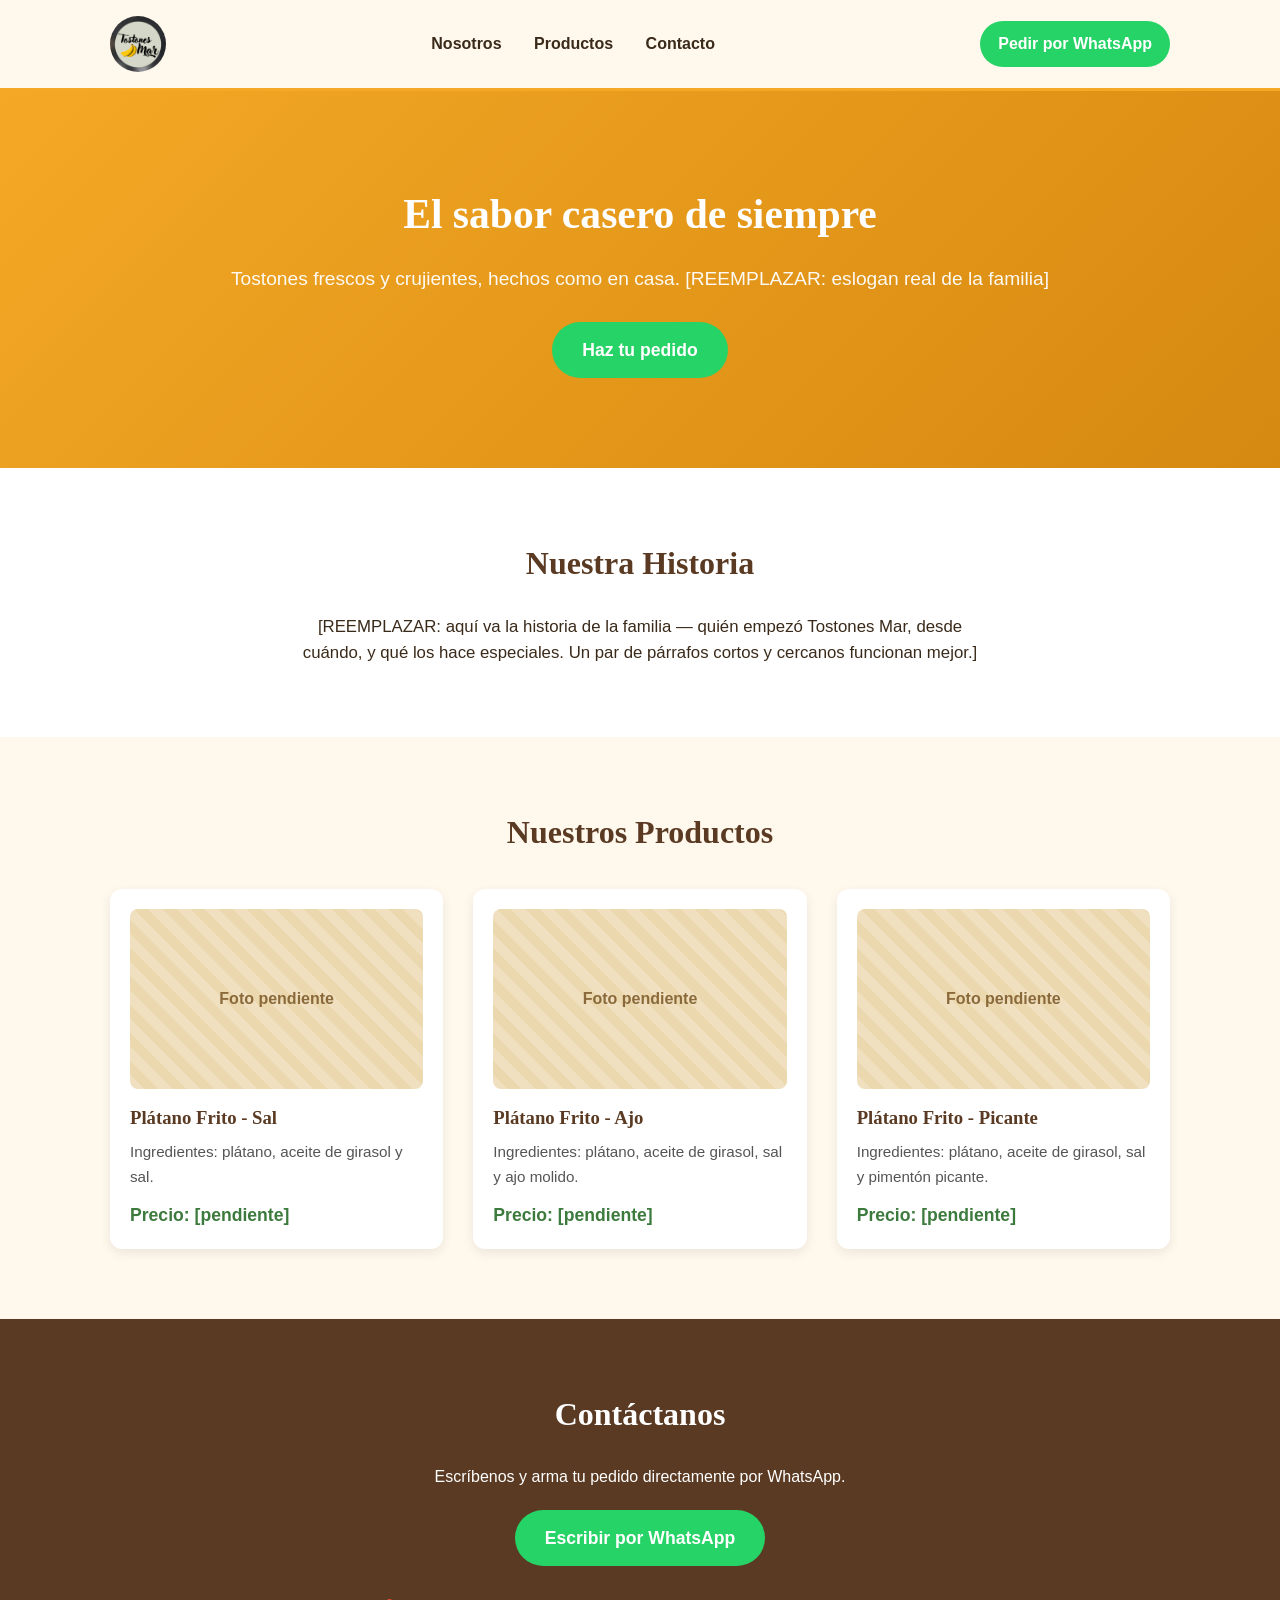
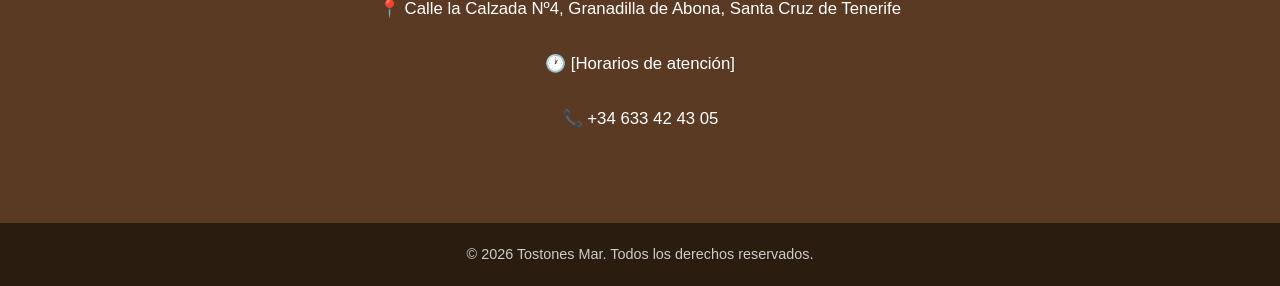
==== index.html @ ce660c56 "Agregar numero de WhatsApp y direccion de contacto" ====
<!DOCTYPE html>
<html lang="es">
<head>
<meta charset="UTF-8">
<meta name="viewport" content="width=device-width, initial-scale=1.0">
<title>Tostones Mar</title>
<link rel="stylesheet" href="css/style.css">
<link rel="icon" type="image/jpeg" href="imagenes/logo.jpg">
</head>
<body>

<header class="header">
  <div class="container header-inner">
    <div class="logo"><img src="imagenes/logo.jpg" alt="Tostones Mar" class="logo-img"></div>
    <nav class="nav">
      <a href="#nosotros">Nosotros</a>
      <a href="#productos">Productos</a>
      <a href="#contacto">Contacto</a>
    </nav>
    <a class="btn-whatsapp-header" href="https://wa.me/34633424305" target="_blank" rel="noopener">Pedir por WhatsApp</a>
  </div>
</header>

<section class="hero">
  <div class="container hero-inner">
    <h1>El sabor casero de siempre</h1>
    <p>Tostones frescos y crujientes, hechos como en casa. [REEMPLAZAR: eslogan real de la familia]</p>
    <a class="btn-whatsapp" href="https://wa.me/34633424305" target="_blank" rel="noopener">Haz tu pedido</a>
  </div>
</section>

<section id="nosotros" class="nosotros">
  <div class="container">
    <h2>Nuestra Historia</h2>
    <p>[REEMPLAZAR: aquí va la historia de la familia — quién empezó Tostones Mar, desde cuándo, y qué los hace especiales. Un par de párrafos cortos y cercanos funcionan mejor.]</p>
  </div>
</section>

<section id="productos" class="productos">
  <div class="container">
    <h2>Nuestros Productos</h2>
    <div class="grid-productos">

      <div class="producto-card">
        <div class="producto-img placeholder">Foto pendiente</div>
        <h3>Plátano Frito - Sal</h3>
        <p>Ingredientes: plátano, aceite de girasol y sal.</p>
        <span class="precio">Precio: [pendiente]</span>
      </div>

      <div class="producto-card">
        <div class="producto-img placeholder">Foto pendiente</div>
        <h3>Plátano Frito - Ajo</h3>
        <p>Ingredientes: plátano, aceite de girasol, sal y ajo molido.</p>
        <span class="precio">Precio: [pendiente]</span>
      </div>

      <div class="producto-card">
        <div class="producto-img placeholder">Foto pendiente</div>
        <h3>Plátano Frito - Picante</h3>
        <p>Ingredientes: plátano, aceite de girasol, sal y pimentón picante.</p>
        <span class="precio">Precio: [pendiente]</span>
      </div>

    </div>
  </div>
</section>

<section id="contacto" class="contacto">
  <div class="container">
    <h2>Contáctanos</h2>
    <p>Escríbenos y arma tu pedido directamente por WhatsApp.</p>
    <a class="btn-whatsapp" href="https://wa.me/34633424305" target="_blank" rel="noopener">Escribir por WhatsApp</a>
    <div class="datos-contacto">
      <p>📍 Calle la Calzada Nº4, Granadilla de Abona, Santa Cruz de Tenerife</p>
      <p>🕐 [Horarios de atención]</p>
      <p>📞 +34 633 42 43 05</p>
    </div>
  </div>
</section>

<footer class="footer">
  <div class="container">
    <p>&copy; 2026 Tostones Mar. Todos los derechos reservados.</p>
  </div>
</footer>

<script src="js/script.js"></script>
</body>
</html>
---- css/style.css ----
:root {
  --amarillo: #f4a825;
  --amarillo-oscuro: #d68910;
  --verde: #3d7a3d;
  --marron: #5a3a22;
  --crema: #fff8ec;
  --texto: #3a2a1a;
}

* { box-sizing: border-box; margin: 0; padding: 0; }

body {
  font-family: 'Segoe UI', Tahoma, Verdana, sans-serif;
  color: var(--texto);
  background: var(--crema);
  line-height: 1.6;
}

.container {
  max-width: 1100px;
  margin: 0 auto;
  padding: 0 20px;
}

h1, h2, h3 { font-family: Georgia, 'Times New Roman', serif; }

/* HEADER */
.header {
  background: var(--crema);
  border-bottom: 3px solid var(--amarillo);
  position: sticky;
  top: 0;
  z-index: 10;
}

.header-inner {
  display: flex;
  align-items: center;
  justify-content: space-between;
  padding: 16px 20px;
  flex-wrap: wrap;
  gap: 12px;
}

.logo-img {
  display: block;
  width: 56px;
  height: 56px;
  border-radius: 50%;
  object-fit: cover;
}

.nav a {
  margin: 0 14px;
  text-decoration: none;
  color: var(--texto);
  font-weight: 600;
}
.nav a:hover { color: var(--amarillo-oscuro); }

.btn-whatsapp-header {
  background: #25D366;
  color: white;
  padding: 10px 18px;
  border-radius: 30px;
  text-decoration: none;
  font-weight: 600;
  white-space: nowrap;
}

/* HERO */
.hero {
  background: linear-gradient(135deg, var(--amarillo) 0%, var(--amarillo-oscuro) 100%);
  color: white;
  text-align: center;
  padding: 90px 20px;
}

.hero h1 {
  font-size: 2.6rem;
  margin-bottom: 16px;
}

.hero p {
  font-size: 1.2rem;
  margin-bottom: 28px;
  opacity: 0.95;
}

.btn-whatsapp {
  display: inline-block;
  background: #25D366;
  color: white;
  padding: 14px 30px;
  border-radius: 30px;
  text-decoration: none;
  font-weight: bold;
  font-size: 1.1rem;
  transition: transform 0.15s ease;
}
.btn-whatsapp:hover { transform: scale(1.05); }

/* SECTIONS */
section { padding: 70px 0; }

.nosotros { background: white; text-align: center; }
.nosotros h2, .productos h2, .contacto h2 {
  font-size: 2rem;
  margin-bottom: 24px;
  color: var(--marron);
}
.nosotros p {
  max-width: 700px;
  margin: 0 auto;
  font-size: 1.05rem;
}

.productos { text-align: center; }

.grid-productos {
  display: grid;
  grid-template-columns: repeat(auto-fit, minmax(240px, 1fr));
  gap: 30px;
  margin-top: 30px;
}

.producto-card {
  background: white;
  border-radius: 12px;
  padding: 20px;
  box-shadow: 0 4px 12px rgba(0,0,0,0.08);
  text-align: left;
}

.producto-img.placeholder {
  background: repeating-linear-gradient(45deg, #f0e0c0, #f0e0c0 10px, #ecd8ae 10px, #ecd8ae 20px);
  height: 180px;
  border-radius: 8px;
  display: flex;
  align-items: center;
  justify-content: center;
  color: #8a6a3a;
  font-weight: 600;
  margin-bottom: 14px;
}

.producto-card h3 { margin-bottom: 8px; color: var(--marron); }
.producto-card p { font-size: 0.95rem; margin-bottom: 12px; color: #555; }
.precio { font-weight: bold; color: var(--verde); font-size: 1.1rem; }

.contacto {
  background: var(--marron);
  color: white;
  text-align: center;
}
.contacto h2 { color: white; }
.contacto p { margin-bottom: 20px; }

.datos-contacto {
  margin-top: 30px;
  display: flex;
  flex-direction: column;
  gap: 8px;
  font-size: 1.05rem;
}

.footer {
  background: #2a1d10;
  color: #ccc;
  text-align: center;
  padding: 20px;
  font-size: 0.9rem;
}

@media (max-width: 600px) {
  .hero h1 { font-size: 2rem; }
  .nav { display: none; }
}
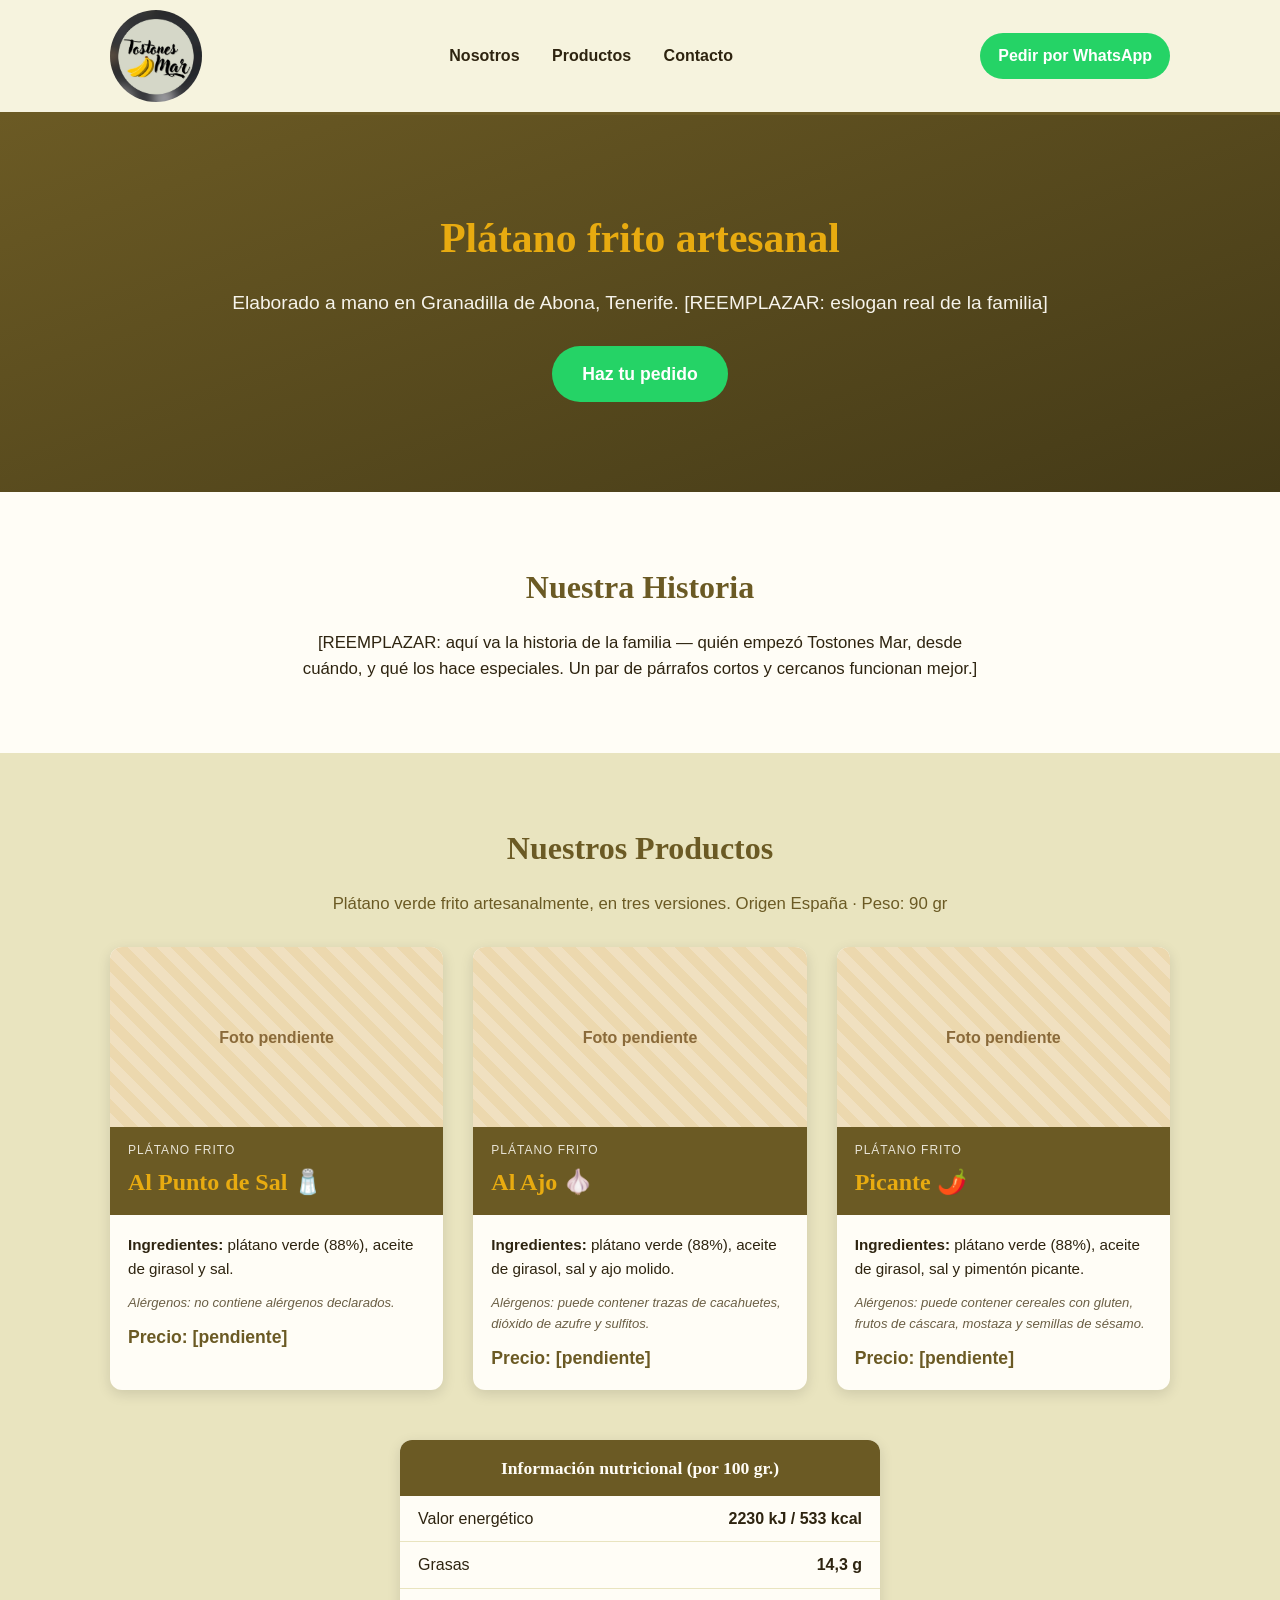
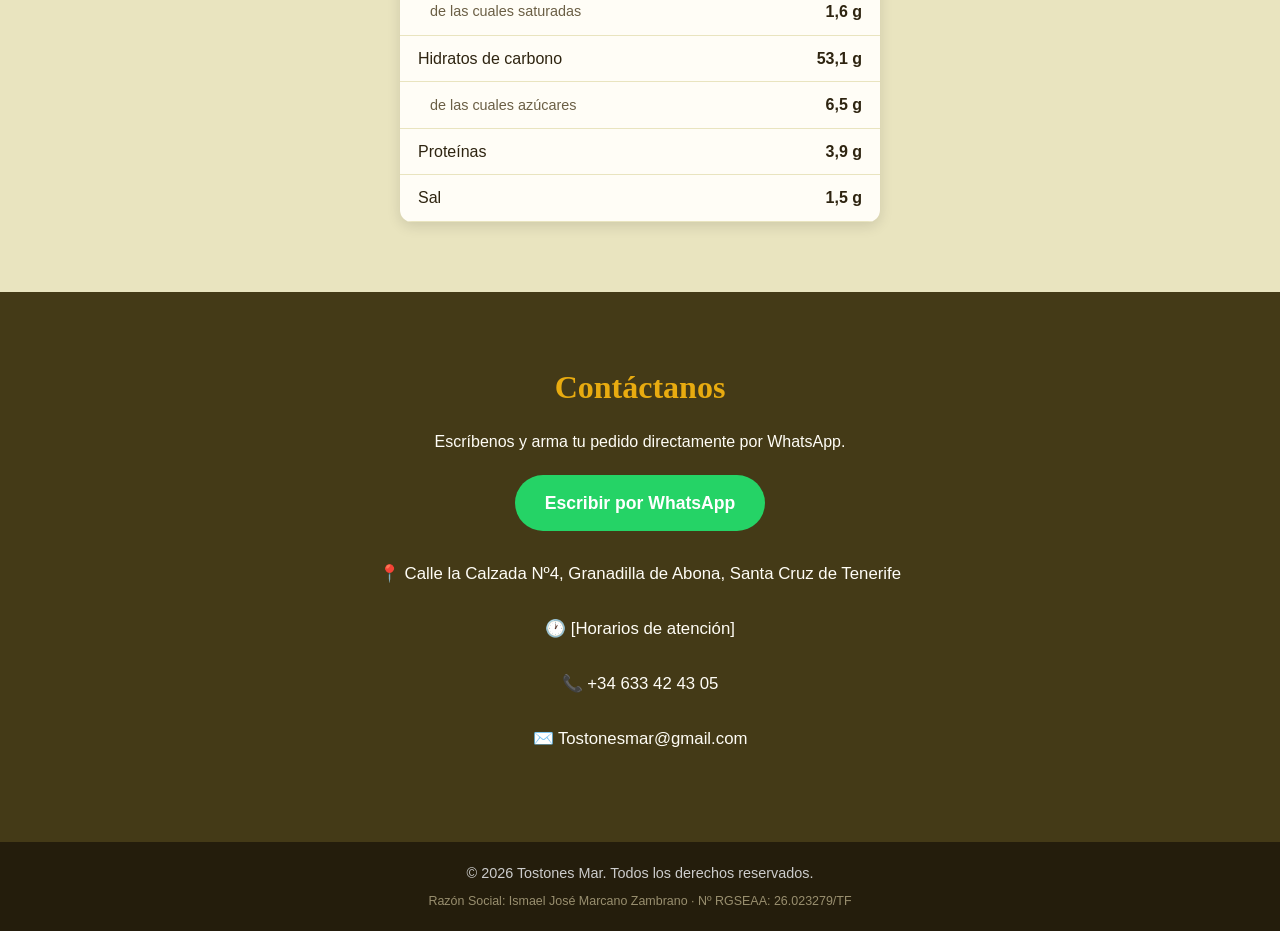
==== commit 12229782: "Rediseno con paleta e informacion reales de las etiquetas" ====
--- a/index.html
+++ b/index.html
@@ -11,7 +11,7 @@
 
 <header class="header">
   <div class="container header-inner">
-    <div class="logo"><img src="imagenes/logo.jpg" alt="Tostones Mar" class="logo-img"></div>
+    <img src="imagenes/logo.jpg" alt="Tostones Mar" class="logo-img">
     <nav class="nav">
       <a href="#nosotros">Nosotros</a>
       <a href="#productos">Productos</a>
@@ -23,8 +23,8 @@
 
 <section class="hero">
   <div class="container hero-inner">
-    <h1>El sabor casero de siempre</h1>
-    <p>Tostones frescos y crujientes, hechos como en casa. [REEMPLAZAR: eslogan real de la familia]</p>
+    <h1>Plátano frito artesanal</h1>
+    <p>Elaborado a mano en Granadilla de Abona, Tenerife. [REEMPLAZAR: eslogan real de la familia]</p>
     <a class="btn-whatsapp" href="https://wa.me/34633424305" target="_blank" rel="noopener">Haz tu pedido</a>
   </div>
 </section>
@@ -39,29 +39,62 @@
 <section id="productos" class="productos">
   <div class="container">
     <h2>Nuestros Productos</h2>
+    <p class="subtitulo">Plátano verde frito artesanalmente, en tres versiones. Origen España · Peso: 90 gr</p>
+
     <div class="grid-productos">
 
       <div class="producto-card">
         <div class="producto-img placeholder">Foto pendiente</div>
-        <h3>Plátano Frito - Sal</h3>
-        <p>Ingredientes: plátano, aceite de girasol y sal.</p>
-        <span class="precio">Precio: [pendiente]</span>
+        <div class="producto-ribbon">
+          <span class="ribbon-tipo">Plátano Frito</span>
+          <span class="ribbon-sabor">Al Punto de Sal 🧂</span>
+        </div>
+        <div class="producto-body">
+          <p><strong>Ingredientes:</strong> plátano verde (88%), aceite de girasol y sal.</p>
+          <p class="alergenos">Alérgenos: no contiene alérgenos declarados.</p>
+          <span class="precio">Precio: [pendiente]</span>
+        </div>
       </div>
 
       <div class="producto-card">
         <div class="producto-img placeholder">Foto pendiente</div>
-        <h3>Plátano Frito - Ajo</h3>
-        <p>Ingredientes: plátano, aceite de girasol, sal y ajo molido.</p>
-        <span class="precio">Precio: [pendiente]</span>
+        <div class="producto-ribbon">
+          <span class="ribbon-tipo">Plátano Frito</span>
+          <span class="ribbon-sabor">Al Ajo 🧄</span>
+        </div>
+        <div class="producto-body">
+          <p><strong>Ingredientes:</strong> plátano verde (88%), aceite de girasol, sal y ajo molido.</p>
+          <p class="alergenos">Alérgenos: puede contener trazas de cacahuetes, dióxido de azufre y sulfitos.</p>
+          <span class="precio">Precio: [pendiente]</span>
+        </div>
       </div>
 
       <div class="producto-card">
         <div class="producto-img placeholder">Foto pendiente</div>
-        <h3>Plátano Frito - Picante</h3>
-        <p>Ingredientes: plátano, aceite de girasol, sal y pimentón picante.</p>
-        <span class="precio">Precio: [pendiente]</span>
+        <div class="producto-ribbon">
+          <span class="ribbon-tipo">Plátano Frito</span>
+          <span class="ribbon-sabor">Picante 🌶️</span>
+        </div>
+        <div class="producto-body">
+          <p><strong>Ingredientes:</strong> plátano verde (88%), aceite de girasol, sal y pimentón picante.</p>
+          <p class="alergenos">Alérgenos: puede contener cereales con gluten, frutos de cáscara, mostaza y semillas de sésamo.</p>
+          <span class="precio">Precio: [pendiente]</span>
+        </div>
       </div>
 
+    </div>
+
+    <div class="nutricion">
+      <h3>Información nutricional (por 100 gr.)</h3>
+      <table>
+        <tr><td>Valor energético</td><td>2230 kJ / 533 kcal</td></tr>
+        <tr><td>Grasas</td><td>14,3 g</td></tr>
+        <tr><td class="fila-sub">de las cuales saturadas</td><td>1,6 g</td></tr>
+        <tr><td>Hidratos de carbono</td><td>53,1 g</td></tr>
+        <tr><td class="fila-sub">de las cuales azúcares</td><td>6,5 g</td></tr>
+        <tr><td>Proteínas</td><td>3,9 g</td></tr>
+        <tr><td>Sal</td><td>1,5 g</td></tr>
+      </table>
     </div>
   </div>
 </section>
@@ -75,6 +108,7 @@
       <p>📍 Calle la Calzada Nº4, Granadilla de Abona, Santa Cruz de Tenerife</p>
       <p>🕐 [Horarios de atención]</p>
       <p>📞 +34 633 42 43 05</p>
+      <p>✉️ Tostonesmar@gmail.com</p>
     </div>
   </div>
 </section>
@@ -82,6 +116,7 @@
 <footer class="footer">
   <div class="container">
     <p>&copy; 2026 Tostones Mar. Todos los derechos reservados.</p>
+    <p class="legal">Razón Social: Ismael José Marcano Zambrano · Nº RGSEAA: 26.023279/TF</p>
   </div>
 </footer>
 
--- a/css/style.css
+++ b/css/style.css
@@ -1,10 +1,11 @@
 :root {
-  --amarillo: #f4a825;
-  --amarillo-oscuro: #d68910;
-  --verde: #3d7a3d;
-  --marron: #5a3a22;
-  --crema: #fff8ec;
-  --texto: #3a2a1a;
+  --crema: #f6f3de;
+  --crema-oscuro: #e9e4bf;
+  --oliva: #6b5a24;
+  --oliva-oscuro: #443a17;
+  --mostaza: #e8ab10;
+  --texto: #2e2410;
+  --blanco: #fffdf6;
 }
 
 * { box-sizing: border-box; margin: 0; padding: 0; }
@@ -27,7 +28,7 @@
 /* HEADER */
 .header {
   background: var(--crema);
-  border-bottom: 3px solid var(--amarillo);
+  border-bottom: 3px solid var(--oliva);
   position: sticky;
   top: 0;
   z-index: 10;
@@ -37,15 +38,15 @@
   display: flex;
   align-items: center;
   justify-content: space-between;
-  padding: 16px 20px;
+  padding: 10px 20px;
   flex-wrap: wrap;
   gap: 12px;
 }
 
 .logo-img {
   display: block;
-  width: 56px;
-  height: 56px;
+  width: 92px;
+  height: 92px;
   border-radius: 50%;
   object-fit: cover;
 }
@@ -56,7 +57,7 @@
   color: var(--texto);
   font-weight: 600;
 }
-.nav a:hover { color: var(--amarillo-oscuro); }
+.nav a:hover { color: var(--oliva); }
 
 .btn-whatsapp-header {
   background: #25D366;
@@ -70,8 +71,8 @@
 
 /* HERO */
 .hero {
-  background: linear-gradient(135deg, var(--amarillo) 0%, var(--amarillo-oscuro) 100%);
-  color: white;
+  background: linear-gradient(160deg, var(--oliva) 0%, var(--oliva-oscuro) 100%);
+  color: var(--blanco);
   text-align: center;
   padding: 90px 20px;
 }
@@ -79,6 +80,7 @@
 .hero h1 {
   font-size: 2.6rem;
   margin-bottom: 16px;
+  color: var(--mostaza);
 }
 
 .hero p {
@@ -103,11 +105,11 @@
 /* SECTIONS */
 section { padding: 70px 0; }
 
-.nosotros { background: white; text-align: center; }
+.nosotros { background: var(--blanco); text-align: center; }
 .nosotros h2, .productos h2, .contacto h2 {
   font-size: 2rem;
-  margin-bottom: 24px;
-  color: var(--marron);
+  margin-bottom: 16px;
+  color: var(--oliva);
 }
 .nosotros p {
   max-width: 700px;
@@ -115,45 +117,94 @@
   font-size: 1.05rem;
 }
 
-.productos { text-align: center; }
+.productos { text-align: center; background: var(--crema-oscuro); }
+.productos .subtitulo {
+  color: var(--oliva);
+  margin-bottom: 30px;
+  font-size: 1.05rem;
+}
 
 .grid-productos {
   display: grid;
-  grid-template-columns: repeat(auto-fit, minmax(240px, 1fr));
+  grid-template-columns: repeat(auto-fit, minmax(260px, 1fr));
   gap: 30px;
-  margin-top: 30px;
 }
 
 .producto-card {
-  background: white;
+  background: var(--blanco);
   border-radius: 12px;
-  padding: 20px;
-  box-shadow: 0 4px 12px rgba(0,0,0,0.08);
+  overflow: hidden;
+  box-shadow: 0 4px 14px rgba(0,0,0,0.12);
   text-align: left;
 }
 
 .producto-img.placeholder {
   background: repeating-linear-gradient(45deg, #f0e0c0, #f0e0c0 10px, #ecd8ae 10px, #ecd8ae 20px);
   height: 180px;
-  border-radius: 8px;
   display: flex;
   align-items: center;
   justify-content: center;
   color: #8a6a3a;
   font-weight: 600;
-  margin-bottom: 14px;
-}
-
-.producto-card h3 { margin-bottom: 8px; color: var(--marron); }
-.producto-card p { font-size: 0.95rem; margin-bottom: 12px; color: #555; }
-.precio { font-weight: bold; color: var(--verde); font-size: 1.1rem; }
+}
+
+.producto-ribbon {
+  background: var(--oliva);
+  padding: 14px 18px;
+  display: flex;
+  flex-direction: column;
+  gap: 2px;
+}
+
+.ribbon-tipo {
+  color: var(--blanco);
+  font-size: 0.75rem;
+  letter-spacing: 1px;
+  text-transform: uppercase;
+  opacity: 0.85;
+}
+
+.ribbon-sabor {
+  color: var(--mostaza);
+  font-family: 'Segoe Script', 'Brush Script MT', Georgia, cursive;
+  font-size: 1.5rem;
+  font-weight: bold;
+}
+
+.producto-body { padding: 18px; }
+.producto-body p { font-size: 0.95rem; margin-bottom: 10px; color: var(--texto); }
+.producto-body .alergenos { font-size: 0.82rem; color: #6b5f45; font-style: italic; }
+.precio { font-weight: bold; color: var(--oliva); font-size: 1.1rem; }
+
+.nutricion {
+  max-width: 480px;
+  margin: 50px auto 0;
+  background: var(--blanco);
+  border-radius: 12px;
+  overflow: hidden;
+  box-shadow: 0 4px 14px rgba(0,0,0,0.12);
+}
+.nutricion h3 {
+  background: var(--oliva);
+  color: var(--blanco);
+  padding: 14px 18px;
+  font-size: 1.1rem;
+}
+.nutricion table { width: 100%; border-collapse: collapse; }
+.nutricion td {
+  padding: 10px 18px;
+  border-bottom: 1px solid var(--crema-oscuro);
+  text-align: left;
+}
+.nutricion td:last-child { text-align: right; font-weight: 600; }
+.nutricion .fila-sub { padding-left: 30px; color: #6b5f45; font-size: 0.9rem; }
 
 .contacto {
-  background: var(--marron);
-  color: white;
+  background: var(--oliva-oscuro);
+  color: var(--blanco);
   text-align: center;
 }
-.contacto h2 { color: white; }
+.contacto h2 { color: var(--mostaza); }
 .contacto p { margin-bottom: 20px; }
 
 .datos-contacto {
@@ -165,14 +216,16 @@
 }
 
 .footer {
-  background: #2a1d10;
+  background: #241d0c;
   color: #ccc;
   text-align: center;
   padding: 20px;
   font-size: 0.9rem;
 }
+.footer .legal { margin-top: 6px; font-size: 0.78rem; color: #998f6f; }
 
 @media (max-width: 600px) {
   .hero h1 { font-size: 2rem; }
   .nav { display: none; }
-}
+  .logo-img { width: 68px; height: 68px; }
+}
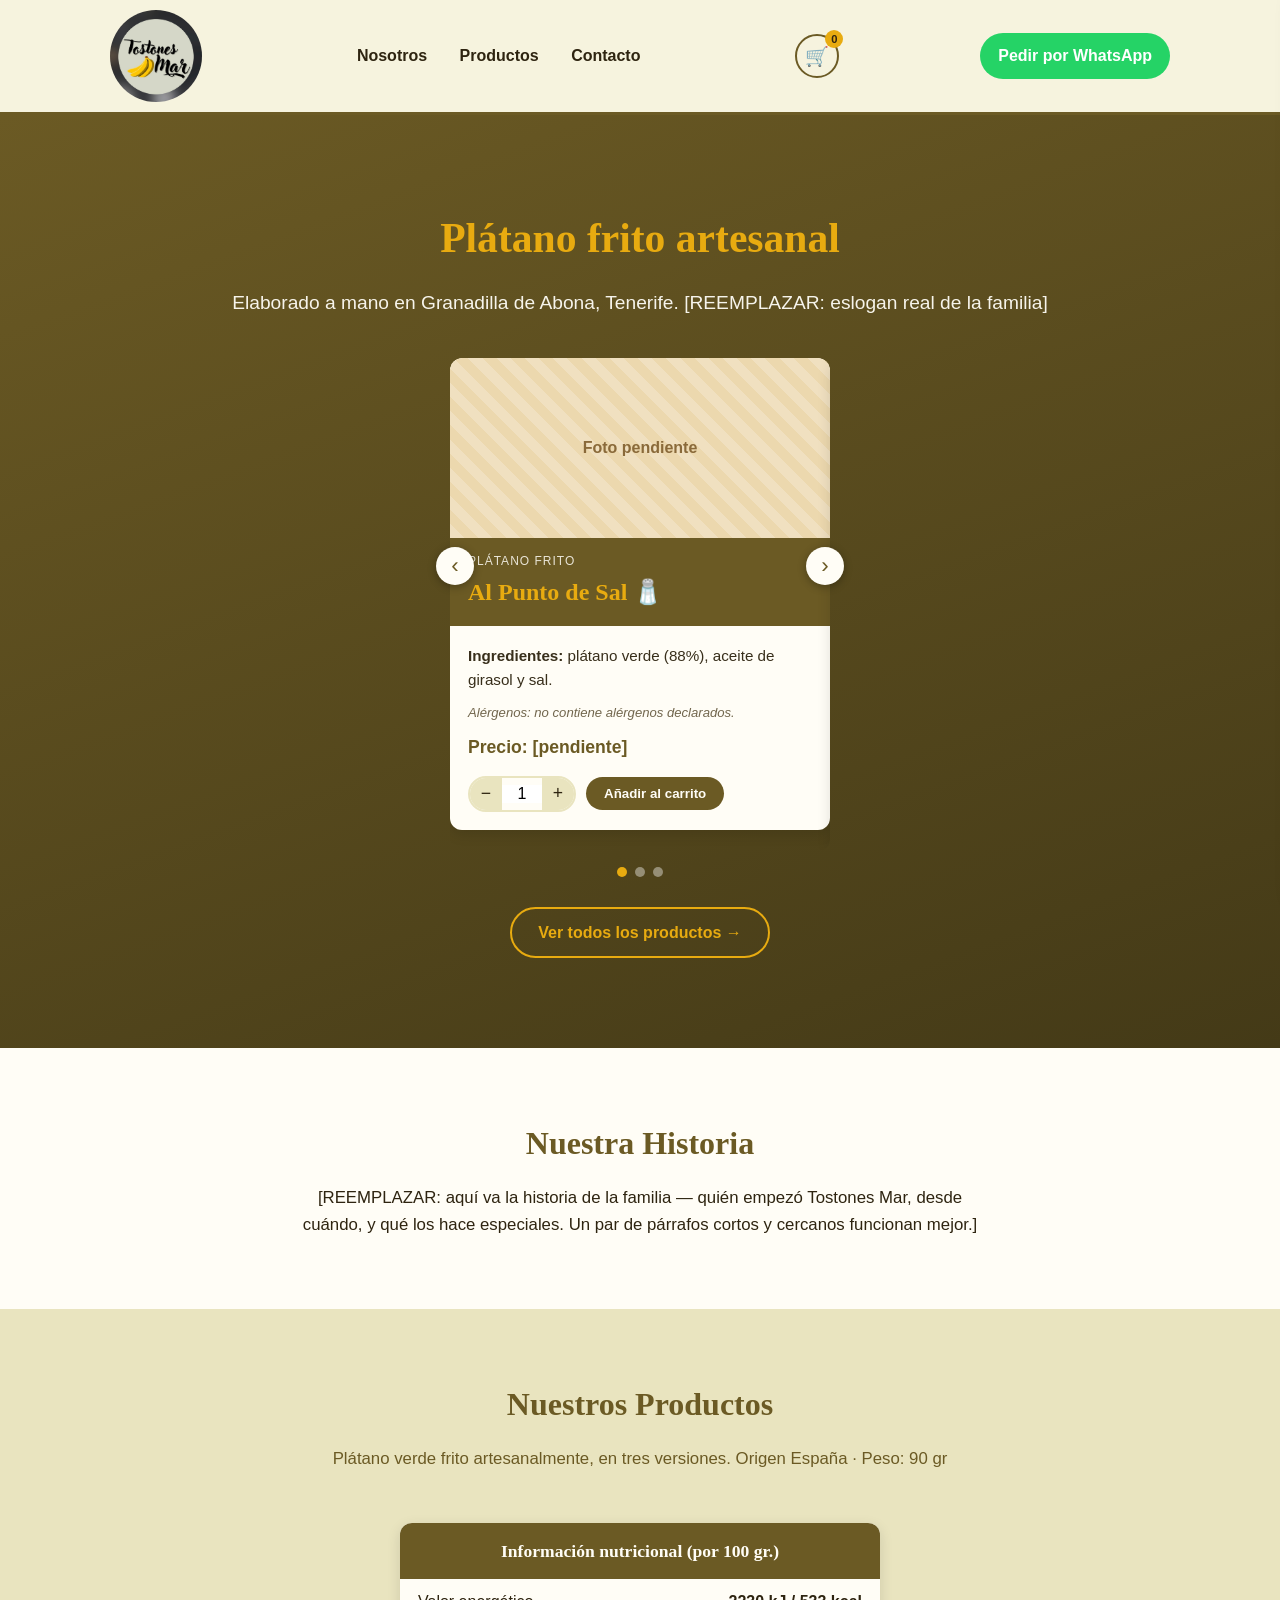
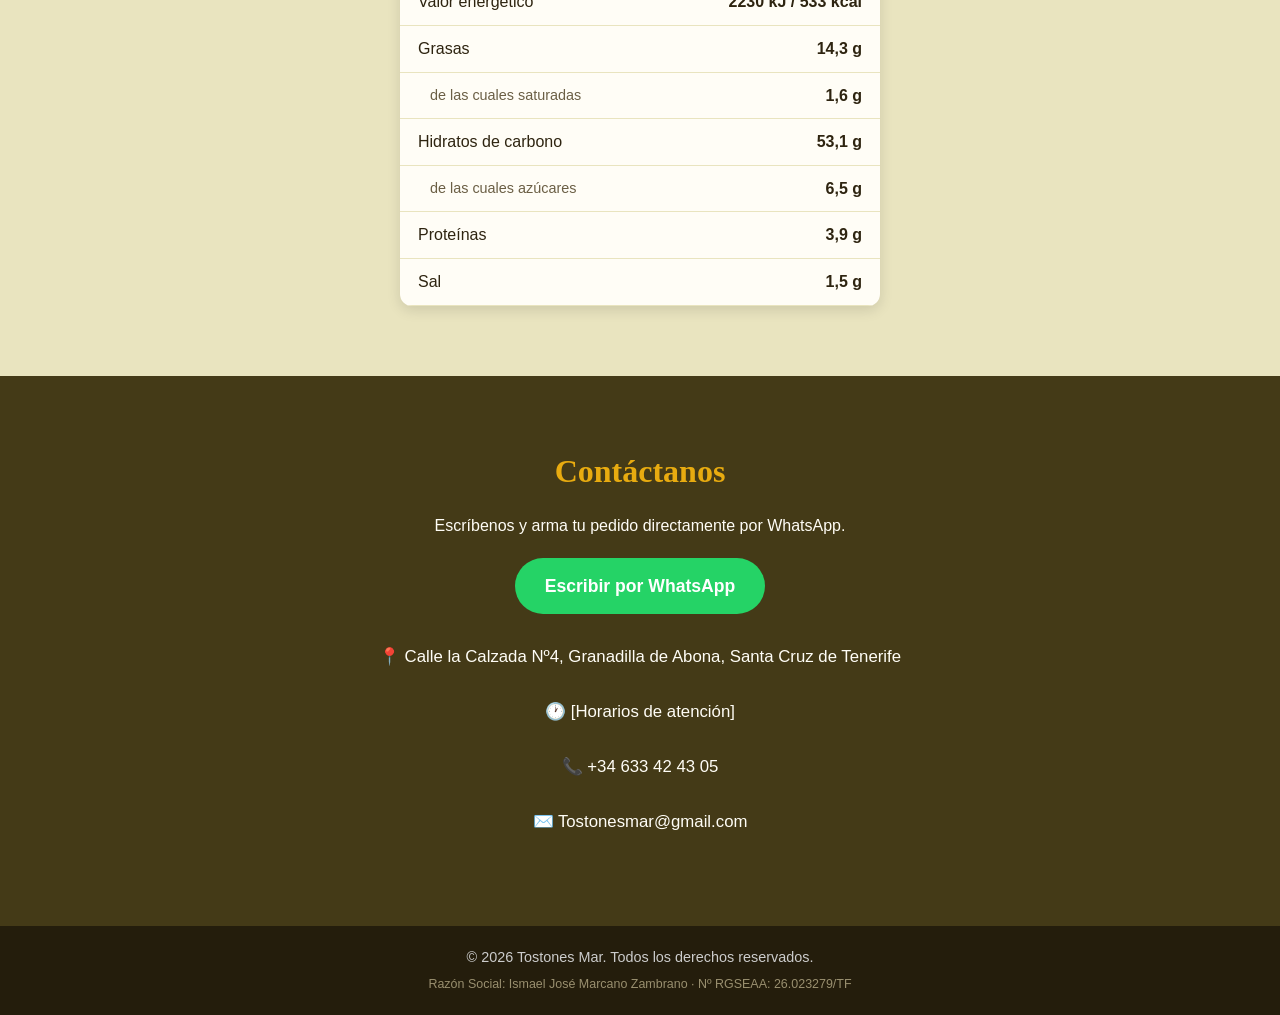
==== commit 58e9b597: "Añadir carrusel automatico, carrito de compra y pagina de productos" ====
--- a/index.html
+++ b/index.html
@@ -14,9 +14,10 @@
     <img src="imagenes/logo.jpg" alt="Tostones Mar" class="logo-img">
     <nav class="nav">
       <a href="#nosotros">Nosotros</a>
-      <a href="#productos">Productos</a>
+      <a href="productos.html">Productos</a>
       <a href="#contacto">Contacto</a>
     </nav>
+    <button class="cart-btn" id="cartBtn" aria-label="Ver carrito">🛒<span class="cart-count" id="cartCount">0</span></button>
     <a class="btn-whatsapp-header" href="https://wa.me/34633424305" target="_blank" rel="noopener">Pedir por WhatsApp</a>
   </div>
 </header>
@@ -25,7 +26,91 @@
   <div class="container hero-inner">
     <h1>Plátano frito artesanal</h1>
     <p>Elaborado a mano en Granadilla de Abona, Tenerife. [REEMPLAZAR: eslogan real de la familia]</p>
-    <a class="btn-whatsapp" href="https://wa.me/34633424305" target="_blank" rel="noopener">Haz tu pedido</a>
+  </div>
+
+  <div class="container">
+    <div class="carrusel" id="carrusel">
+      <div class="carrusel-viewport">
+        <div class="carrusel-track" id="carruselTrack">
+
+          <div class="carrusel-slide">
+            <div class="producto-card">
+              <div class="producto-img placeholder">Foto pendiente</div>
+              <div class="producto-ribbon">
+                <span class="ribbon-tipo">Plátano Frito</span>
+                <span class="ribbon-sabor">Al Punto de Sal 🧂</span>
+              </div>
+              <div class="producto-body">
+                <p><strong>Ingredientes:</strong> plátano verde (88%), aceite de girasol y sal.</p>
+                <p class="alergenos">Alérgenos: no contiene alérgenos declarados.</p>
+                <span class="precio">Precio: [pendiente]</span>
+                <div class="add-to-cart" data-nombre="Plátano Frito - Al Punto de Sal">
+                  <div class="cantidad-selector">
+                    <button type="button" class="qty-btn" data-action="dec">−</button>
+                    <input type="number" class="qty-input" value="1" min="1">
+                    <button type="button" class="qty-btn" data-action="inc">+</button>
+                  </div>
+                  <button type="button" class="btn-add-cart">Añadir al carrito</button>
+                </div>
+              </div>
+            </div>
+          </div>
+
+          <div class="carrusel-slide">
+            <div class="producto-card">
+              <div class="producto-img placeholder">Foto pendiente</div>
+              <div class="producto-ribbon">
+                <span class="ribbon-tipo">Plátano Frito</span>
+                <span class="ribbon-sabor">Al Ajo 🧄</span>
+              </div>
+              <div class="producto-body">
+                <p><strong>Ingredientes:</strong> plátano verde (88%), aceite de girasol, sal y ajo molido.</p>
+                <p class="alergenos">Alérgenos: puede contener trazas de cacahuetes, dióxido de azufre y sulfitos.</p>
+                <span class="precio">Precio: [pendiente]</span>
+                <div class="add-to-cart" data-nombre="Plátano Frito - Al Ajo">
+                  <div class="cantidad-selector">
+                    <button type="button" class="qty-btn" data-action="dec">−</button>
+                    <input type="number" class="qty-input" value="1" min="1">
+                    <button type="button" class="qty-btn" data-action="inc">+</button>
+                  </div>
+                  <button type="button" class="btn-add-cart">Añadir al carrito</button>
+                </div>
+              </div>
+            </div>
+          </div>
+
+          <div class="carrusel-slide">
+            <div class="producto-card">
+              <div class="producto-img placeholder">Foto pendiente</div>
+              <div class="producto-ribbon">
+                <span class="ribbon-tipo">Plátano Frito</span>
+                <span class="ribbon-sabor">Picante 🌶️</span>
+              </div>
+              <div class="producto-body">
+                <p><strong>Ingredientes:</strong> plátano verde (88%), aceite de girasol, sal y pimentón picante.</p>
+                <p class="alergenos">Alérgenos: puede contener cereales con gluten, frutos de cáscara, mostaza y semillas de sésamo.</p>
+                <span class="precio">Precio: [pendiente]</span>
+                <div class="add-to-cart" data-nombre="Plátano Frito - Picante">
+                  <div class="cantidad-selector">
+                    <button type="button" class="qty-btn" data-action="dec">−</button>
+                    <input type="number" class="qty-input" value="1" min="1">
+                    <button type="button" class="qty-btn" data-action="inc">+</button>
+                  </div>
+                  <button type="button" class="btn-add-cart">Añadir al carrito</button>
+                </div>
+              </div>
+            </div>
+          </div>
+
+        </div>
+      </div>
+      <button type="button" class="carrusel-flecha prev" id="carruselPrev" aria-label="Anterior">‹</button>
+      <button type="button" class="carrusel-flecha next" id="carruselNext" aria-label="Siguiente">›</button>
+      <div class="carrusel-puntos" id="carruselPuntos"></div>
+    </div>
+    <div class="cta-ver-productos">
+      <a class="btn-secundario" href="productos.html">Ver todos los productos →</a>
+    </div>
   </div>
 </section>
 
@@ -40,49 +125,6 @@
   <div class="container">
     <h2>Nuestros Productos</h2>
     <p class="subtitulo">Plátano verde frito artesanalmente, en tres versiones. Origen España · Peso: 90 gr</p>
-
-    <div class="grid-productos">
-
-      <div class="producto-card">
-        <div class="producto-img placeholder">Foto pendiente</div>
-        <div class="producto-ribbon">
-          <span class="ribbon-tipo">Plátano Frito</span>
-          <span class="ribbon-sabor">Al Punto de Sal 🧂</span>
-        </div>
-        <div class="producto-body">
-          <p><strong>Ingredientes:</strong> plátano verde (88%), aceite de girasol y sal.</p>
-          <p class="alergenos">Alérgenos: no contiene alérgenos declarados.</p>
-          <span class="precio">Precio: [pendiente]</span>
-        </div>
-      </div>
-
-      <div class="producto-card">
-        <div class="producto-img placeholder">Foto pendiente</div>
-        <div class="producto-ribbon">
-          <span class="ribbon-tipo">Plátano Frito</span>
-          <span class="ribbon-sabor">Al Ajo 🧄</span>
-        </div>
-        <div class="producto-body">
-          <p><strong>Ingredientes:</strong> plátano verde (88%), aceite de girasol, sal y ajo molido.</p>
-          <p class="alergenos">Alérgenos: puede contener trazas de cacahuetes, dióxido de azufre y sulfitos.</p>
-          <span class="precio">Precio: [pendiente]</span>
-        </div>
-      </div>
-
-      <div class="producto-card">
-        <div class="producto-img placeholder">Foto pendiente</div>
-        <div class="producto-ribbon">
-          <span class="ribbon-tipo">Plátano Frito</span>
-          <span class="ribbon-sabor">Picante 🌶️</span>
-        </div>
-        <div class="producto-body">
-          <p><strong>Ingredientes:</strong> plátano verde (88%), aceite de girasol, sal y pimentón picante.</p>
-          <p class="alergenos">Alérgenos: puede contener cereales con gluten, frutos de cáscara, mostaza y semillas de sésamo.</p>
-          <span class="precio">Precio: [pendiente]</span>
-        </div>
-      </div>
-
-    </div>
 
     <div class="nutricion">
       <h3>Información nutricional (por 100 gr.)</h3>
@@ -120,6 +162,39 @@
   </div>
 </footer>
 
+<div class="overlay" id="overlay"></div>
+
+<aside class="cart-drawer" id="cartDrawer">
+  <div class="cart-header">
+    <h3>Tu solicitud</h3>
+    <button type="button" class="cerrar" id="cerrarCart" aria-label="Cerrar carrito">✕</button>
+  </div>
+  <div class="cart-items" id="cartItems">
+    <p class="cart-vacio" id="cartVacio">Aún no has añadido productos.</p>
+  </div>
+  <button type="button" class="btn-whatsapp btn-checkout" id="btnCheckout" style="display:none">Enviar solicitud</button>
+</aside>
+
+<div class="modal" id="checkoutModal">
+  <div class="modal-content">
+    <button type="button" class="cerrar" id="cerrarModal" aria-label="Cerrar formulario">✕</button>
+    <h3>Completa tus datos</h3>
+    <p class="modal-nota">Se abrirá tu aplicación de correo con la solicitud lista para enviar a Tostones Mar.</p>
+    <form id="checkoutForm">
+      <label for="nombreCompleto">Nombre completo *</label>
+      <input type="text" id="nombreCompleto" required>
+
+      <label for="telefono">Número de teléfono *</label>
+      <input type="tel" id="telefono" required>
+
+      <label for="correo">Correo electrónico *</label>
+      <input type="email" id="correo" required>
+
+      <button type="submit" class="btn-whatsapp">Enviar solicitud por correo</button>
+    </form>
+  </div>
+</div>
+
 <script src="js/script.js"></script>
 </body>
 </html>
--- a/css/style.css
+++ b/css/style.css
@@ -69,6 +69,37 @@
   white-space: nowrap;
 }
 
+.cart-btn {
+  position: relative;
+  background: none;
+  border: 2px solid var(--oliva);
+  border-radius: 50%;
+  width: 44px;
+  height: 44px;
+  font-size: 1.2rem;
+  cursor: pointer;
+  display: flex;
+  align-items: center;
+  justify-content: center;
+}
+
+.cart-count {
+  position: absolute;
+  top: -6px;
+  right: -6px;
+  background: var(--mostaza);
+  color: var(--texto);
+  font-size: 0.7rem;
+  font-weight: bold;
+  min-width: 18px;
+  height: 18px;
+  border-radius: 50%;
+  display: flex;
+  align-items: center;
+  justify-content: center;
+  padding: 0 3px;
+}
+
 /* HERO */
 .hero {
   background: linear-gradient(160deg, var(--oliva) 0%, var(--oliva-oscuro) 100%);
@@ -85,9 +116,81 @@
 
 .hero p {
   font-size: 1.2rem;
-  margin-bottom: 28px;
+  margin-bottom: 40px;
   opacity: 0.95;
 }
+
+/* CARRUSEL */
+.carrusel {
+  position: relative;
+  max-width: 380px;
+  margin: 0 auto;
+}
+
+.carrusel-viewport {
+  overflow: hidden;
+  border-radius: 12px;
+}
+
+.carrusel-track {
+  display: flex;
+  transition: transform 0.35s ease;
+}
+
+.carrusel-slide {
+  flex: 0 0 100%;
+  min-width: 0;
+}
+
+.carrusel-flecha {
+  position: absolute;
+  top: 40%;
+  transform: translateY(-50%);
+  background: var(--blanco);
+  color: var(--oliva);
+  border: none;
+  width: 38px;
+  height: 38px;
+  border-radius: 50%;
+  font-size: 1.4rem;
+  cursor: pointer;
+  box-shadow: 0 2px 8px rgba(0,0,0,0.3);
+}
+.carrusel-flecha.prev { left: -14px; }
+.carrusel-flecha.next { right: -14px; }
+
+.carrusel-puntos {
+  display: flex;
+  justify-content: center;
+  gap: 8px;
+  margin-top: 16px;
+}
+
+.carrusel-puntos button {
+  width: 10px;
+  height: 10px;
+  border-radius: 50%;
+  border: none;
+  background: rgba(255,255,255,0.4);
+  cursor: pointer;
+  padding: 0;
+}
+.carrusel-puntos button.activo { background: var(--mostaza); }
+
+.cta-ver-productos { text-align: center; margin-top: 30px; }
+
+.btn-secundario {
+  display: inline-block;
+  background: transparent;
+  color: var(--mostaza);
+  border: 2px solid var(--mostaza);
+  padding: 11px 26px;
+  border-radius: 30px;
+  text-decoration: none;
+  font-weight: 600;
+  transition: background 0.15s ease, color 0.15s ease;
+}
+.btn-secundario:hover { background: var(--mostaza); color: var(--oliva-oscuro); }
 
 .btn-whatsapp {
   display: inline-block;
@@ -106,7 +209,8 @@
 section { padding: 70px 0; }
 
 .nosotros { background: var(--blanco); text-align: center; }
-.nosotros h2, .productos h2, .contacto h2 {
+.nosotros h2, .productos h2, .contacto h2,
+.pagina-productos h1 {
   font-size: 2rem;
   margin-bottom: 16px;
   color: var(--oliva);
@@ -118,16 +222,19 @@
 }
 
 .productos { text-align: center; background: var(--crema-oscuro); }
-.productos .subtitulo {
+.productos .subtitulo, .pagina-productos .subtitulo {
   color: var(--oliva);
   margin-bottom: 30px;
   font-size: 1.05rem;
 }
+
+.pagina-productos { text-align: center; }
 
 .grid-productos {
   display: grid;
   grid-template-columns: repeat(auto-fit, minmax(260px, 1fr));
   gap: 30px;
+  margin-bottom: 50px;
 }
 
 .producto-card {
@@ -174,7 +281,54 @@
 .producto-body { padding: 18px; }
 .producto-body p { font-size: 0.95rem; margin-bottom: 10px; color: var(--texto); }
 .producto-body .alergenos { font-size: 0.82rem; color: #6b5f45; font-style: italic; }
-.precio { font-weight: bold; color: var(--oliva); font-size: 1.1rem; }
+.precio { display: block; font-weight: bold; color: var(--oliva); font-size: 1.1rem; margin-bottom: 14px; }
+
+.add-to-cart {
+  display: flex;
+  align-items: center;
+  gap: 10px;
+  flex-wrap: wrap;
+}
+
+.cantidad-selector {
+  display: flex;
+  align-items: center;
+  border: 2px solid var(--crema-oscuro);
+  border-radius: 30px;
+  overflow: hidden;
+}
+
+.qty-btn {
+  background: var(--crema-oscuro);
+  border: none;
+  width: 32px;
+  height: 32px;
+  font-size: 1.1rem;
+  cursor: pointer;
+  color: var(--texto);
+}
+
+.qty-input {
+  width: 40px;
+  text-align: center;
+  border: none;
+  font-size: 1rem;
+  -moz-appearance: textfield;
+}
+.qty-input::-webkit-outer-spin-button,
+.qty-input::-webkit-inner-spin-button { -webkit-appearance: none; margin: 0; }
+
+.btn-add-cart {
+  background: var(--oliva);
+  color: var(--blanco);
+  border: none;
+  padding: 9px 18px;
+  border-radius: 30px;
+  font-weight: 600;
+  cursor: pointer;
+  transition: background 0.15s ease;
+}
+.btn-add-cart:hover { background: var(--oliva-oscuro); }
 
 .nutricion {
   max-width: 480px;
@@ -224,6 +378,107 @@
 }
 .footer .legal { margin-top: 6px; font-size: 0.78rem; color: #998f6f; }
 
+/* CARRITO */
+.overlay {
+  display: none;
+  position: fixed;
+  inset: 0;
+  background: rgba(0,0,0,0.5);
+  z-index: 20;
+}
+.overlay.visible { display: block; }
+
+.cart-drawer {
+  position: fixed;
+  top: 0;
+  right: -360px;
+  width: 340px;
+  max-width: 90vw;
+  height: 100%;
+  background: var(--blanco);
+  box-shadow: -4px 0 20px rgba(0,0,0,0.2);
+  z-index: 21;
+  display: flex;
+  flex-direction: column;
+  padding: 20px;
+  transition: right 0.3s ease;
+}
+.cart-drawer.abierto { right: 0; }
+
+.cart-header {
+  display: flex;
+  justify-content: space-between;
+  align-items: center;
+  margin-bottom: 20px;
+}
+.cart-header h3 { color: var(--oliva); }
+
+.cerrar {
+  background: none;
+  border: none;
+  font-size: 1.3rem;
+  cursor: pointer;
+  color: var(--texto);
+}
+
+.cart-items { flex: 1; overflow-y: auto; }
+.cart-vacio { color: #6b5f45; font-size: 0.95rem; }
+
+.cart-item {
+  display: flex;
+  justify-content: space-between;
+  align-items: center;
+  gap: 10px;
+  padding: 12px 0;
+  border-bottom: 1px solid var(--crema-oscuro);
+}
+.cart-item-nombre { font-size: 0.92rem; }
+.cart-item-cantidad { color: var(--oliva); font-weight: 600; }
+.cart-item-quitar {
+  background: none;
+  border: none;
+  color: #a33;
+  font-size: 1.1rem;
+  cursor: pointer;
+}
+
+.btn-checkout { width: 100%; text-align: center; margin-top: 16px; border: none; }
+
+/* MODAL */
+.modal {
+  display: none;
+  position: fixed;
+  inset: 0;
+  z-index: 22;
+  align-items: center;
+  justify-content: center;
+  padding: 20px;
+}
+.modal.visible { display: flex; }
+
+.modal-content {
+  position: relative;
+  background: var(--blanco);
+  border-radius: 12px;
+  padding: 30px;
+  max-width: 420px;
+  width: 100%;
+}
+.modal-content h3 { color: var(--oliva); margin-bottom: 10px; }
+.modal-nota { font-size: 0.88rem; color: #6b5f45; margin-bottom: 20px; }
+
+#checkoutForm { display: flex; flex-direction: column; gap: 6px; }
+#checkoutForm label { font-size: 0.9rem; font-weight: 600; margin-top: 8px; }
+#checkoutForm input {
+  padding: 10px 12px;
+  border: 2px solid var(--crema-oscuro);
+  border-radius: 8px;
+  font-size: 1rem;
+  font-family: inherit;
+}
+#checkoutForm input:focus { outline: none; border-color: var(--oliva); }
+#checkoutForm .btn-whatsapp { border: none; margin-top: 18px; cursor: pointer; }
+
 @media (max-width: 600px) {
   .hero h1 { font-size: 2rem; }
   .nav { display: none; }
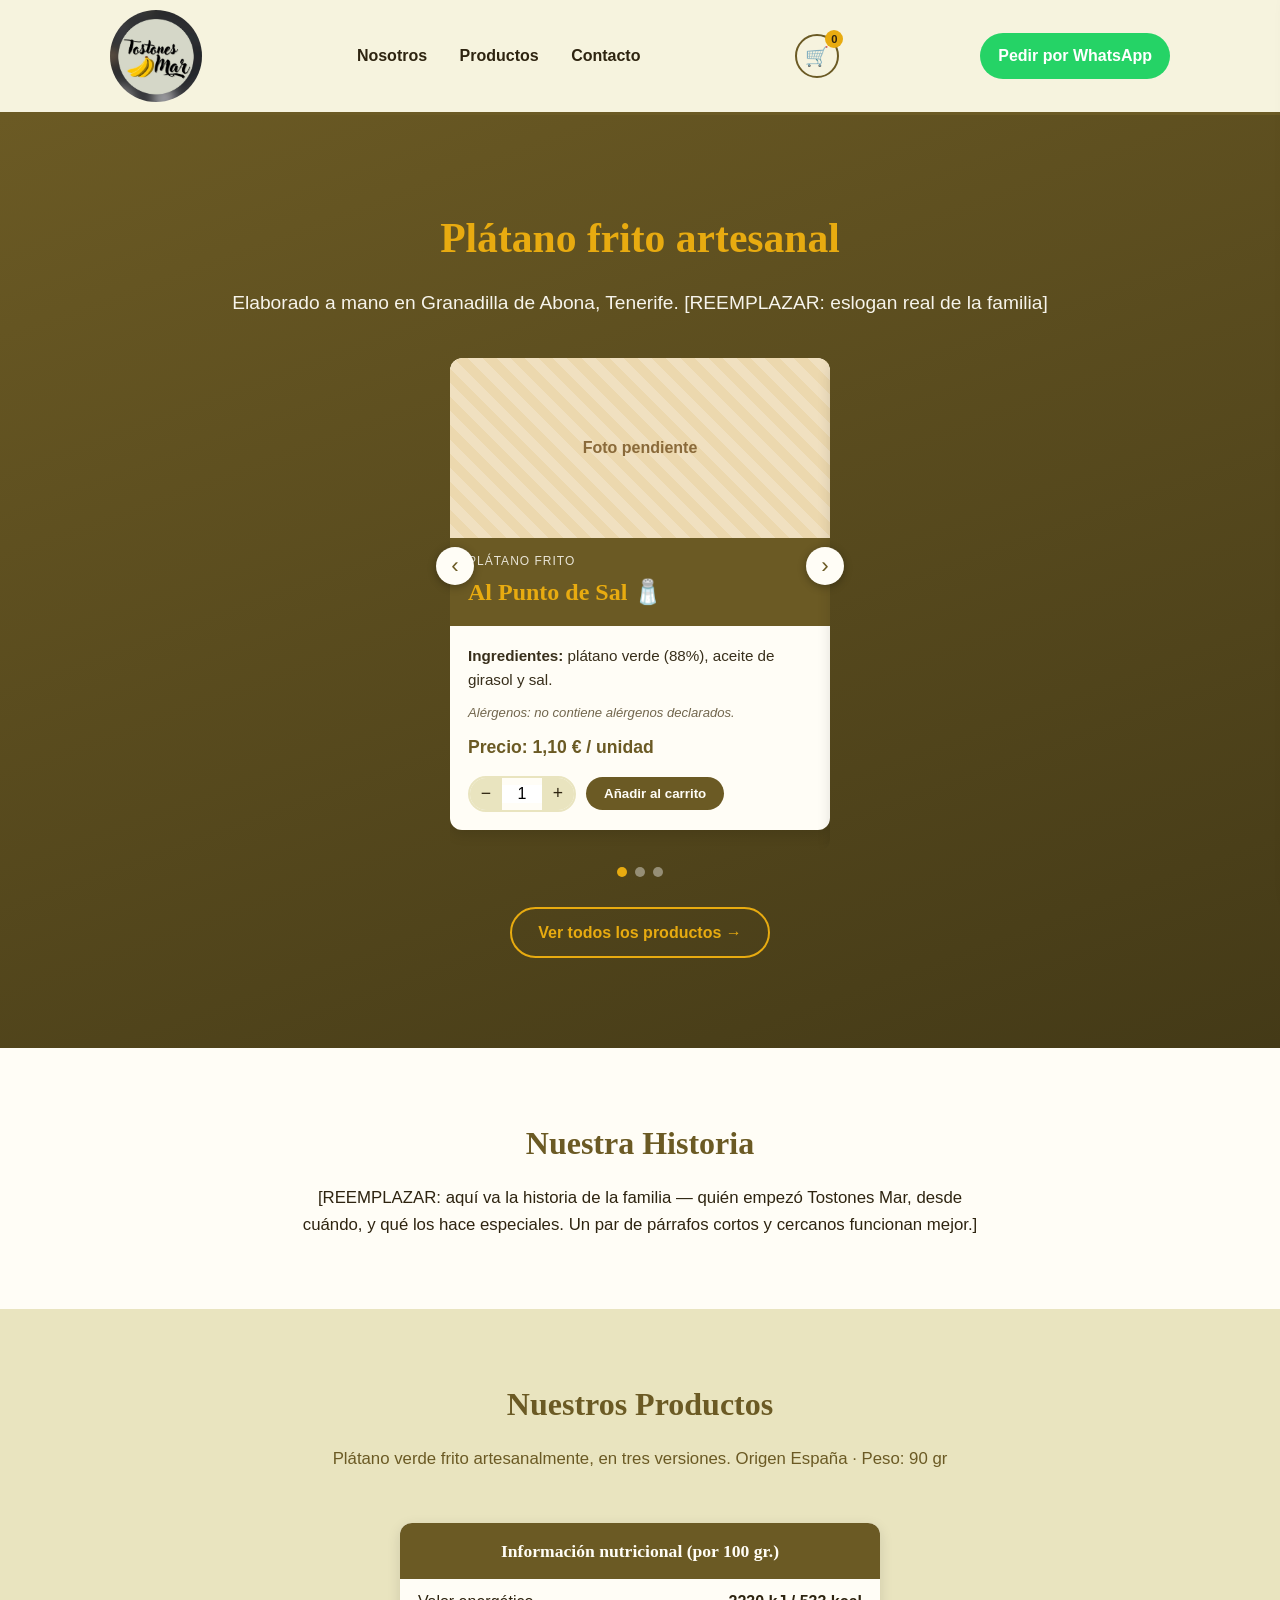
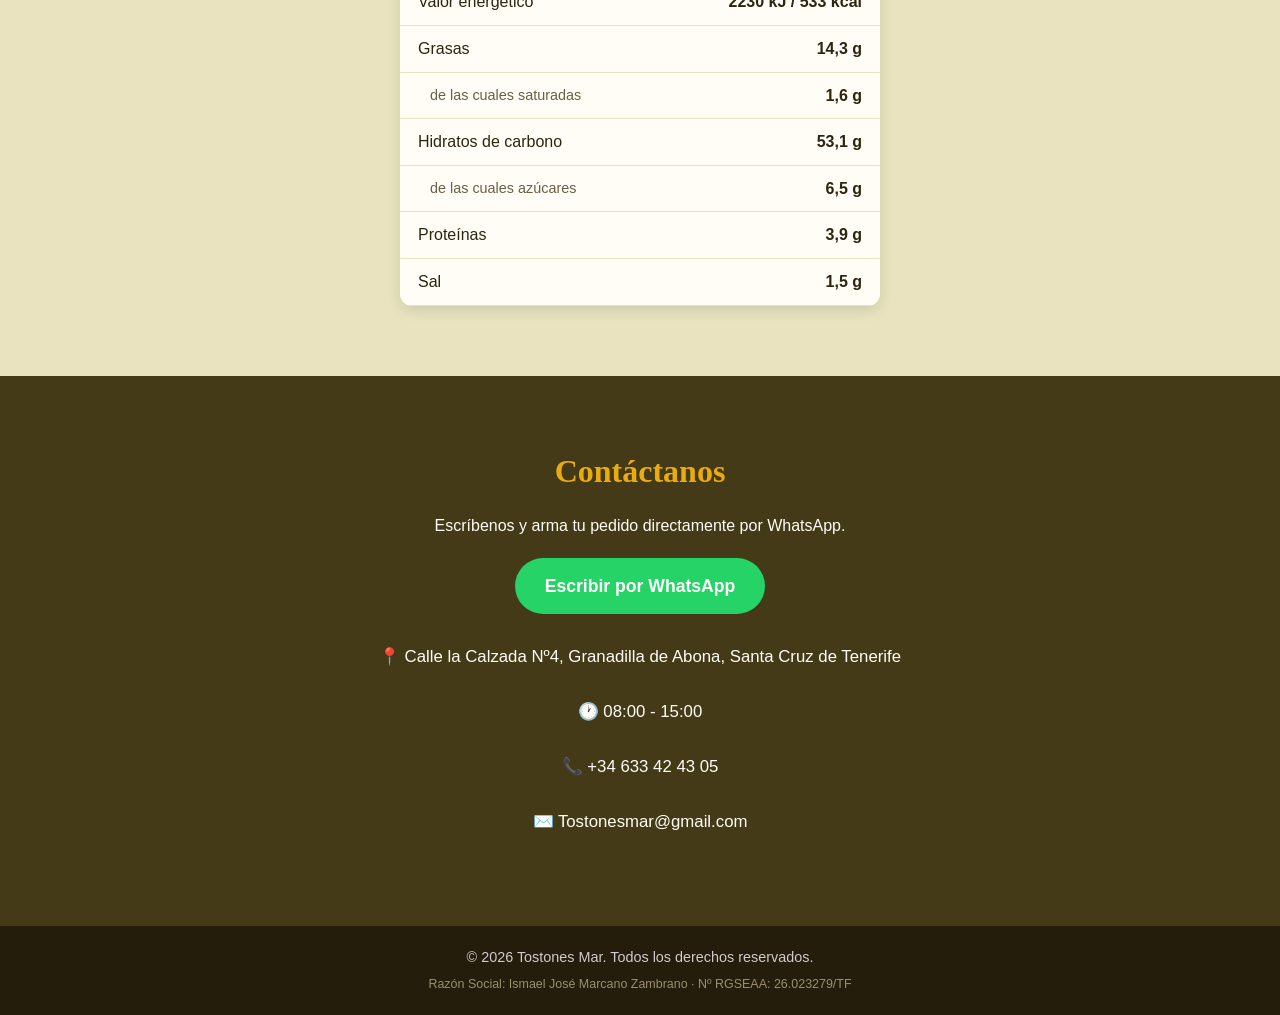
==== commit 47206f7f: "Agregar precio por unidad y horarios de atencion" ====
--- a/index.html
+++ b/index.html
@@ -43,7 +43,7 @@
               <div class="producto-body">
                 <p><strong>Ingredientes:</strong> plátano verde (88%), aceite de girasol y sal.</p>
                 <p class="alergenos">Alérgenos: no contiene alérgenos declarados.</p>
-                <span class="precio">Precio: [pendiente]</span>
+                <span class="precio">Precio: 1,10 € / unidad</span>
                 <div class="add-to-cart" data-nombre="Plátano Frito - Al Punto de Sal">
                   <div class="cantidad-selector">
                     <button type="button" class="qty-btn" data-action="dec">−</button>
@@ -66,7 +66,7 @@
               <div class="producto-body">
                 <p><strong>Ingredientes:</strong> plátano verde (88%), aceite de girasol, sal y ajo molido.</p>
                 <p class="alergenos">Alérgenos: puede contener trazas de cacahuetes, dióxido de azufre y sulfitos.</p>
-                <span class="precio">Precio: [pendiente]</span>
+                <span class="precio">Precio: 1,10 € / unidad</span>
                 <div class="add-to-cart" data-nombre="Plátano Frito - Al Ajo">
                   <div class="cantidad-selector">
                     <button type="button" class="qty-btn" data-action="dec">−</button>
@@ -89,7 +89,7 @@
               <div class="producto-body">
                 <p><strong>Ingredientes:</strong> plátano verde (88%), aceite de girasol, sal y pimentón picante.</p>
                 <p class="alergenos">Alérgenos: puede contener cereales con gluten, frutos de cáscara, mostaza y semillas de sésamo.</p>
-                <span class="precio">Precio: [pendiente]</span>
+                <span class="precio">Precio: 1,10 € / unidad</span>
                 <div class="add-to-cart" data-nombre="Plátano Frito - Picante">
                   <div class="cantidad-selector">
                     <button type="button" class="qty-btn" data-action="dec">−</button>
@@ -148,7 +148,7 @@
     <a class="btn-whatsapp" href="https://wa.me/34633424305" target="_blank" rel="noopener">Escribir por WhatsApp</a>
     <div class="datos-contacto">
       <p>📍 Calle la Calzada Nº4, Granadilla de Abona, Santa Cruz de Tenerife</p>
-      <p>🕐 [Horarios de atención]</p>
+      <p>🕐 08:00 - 15:00</p>
       <p>📞 +34 633 42 43 05</p>
       <p>✉️ Tostonesmar@gmail.com</p>
     </div>
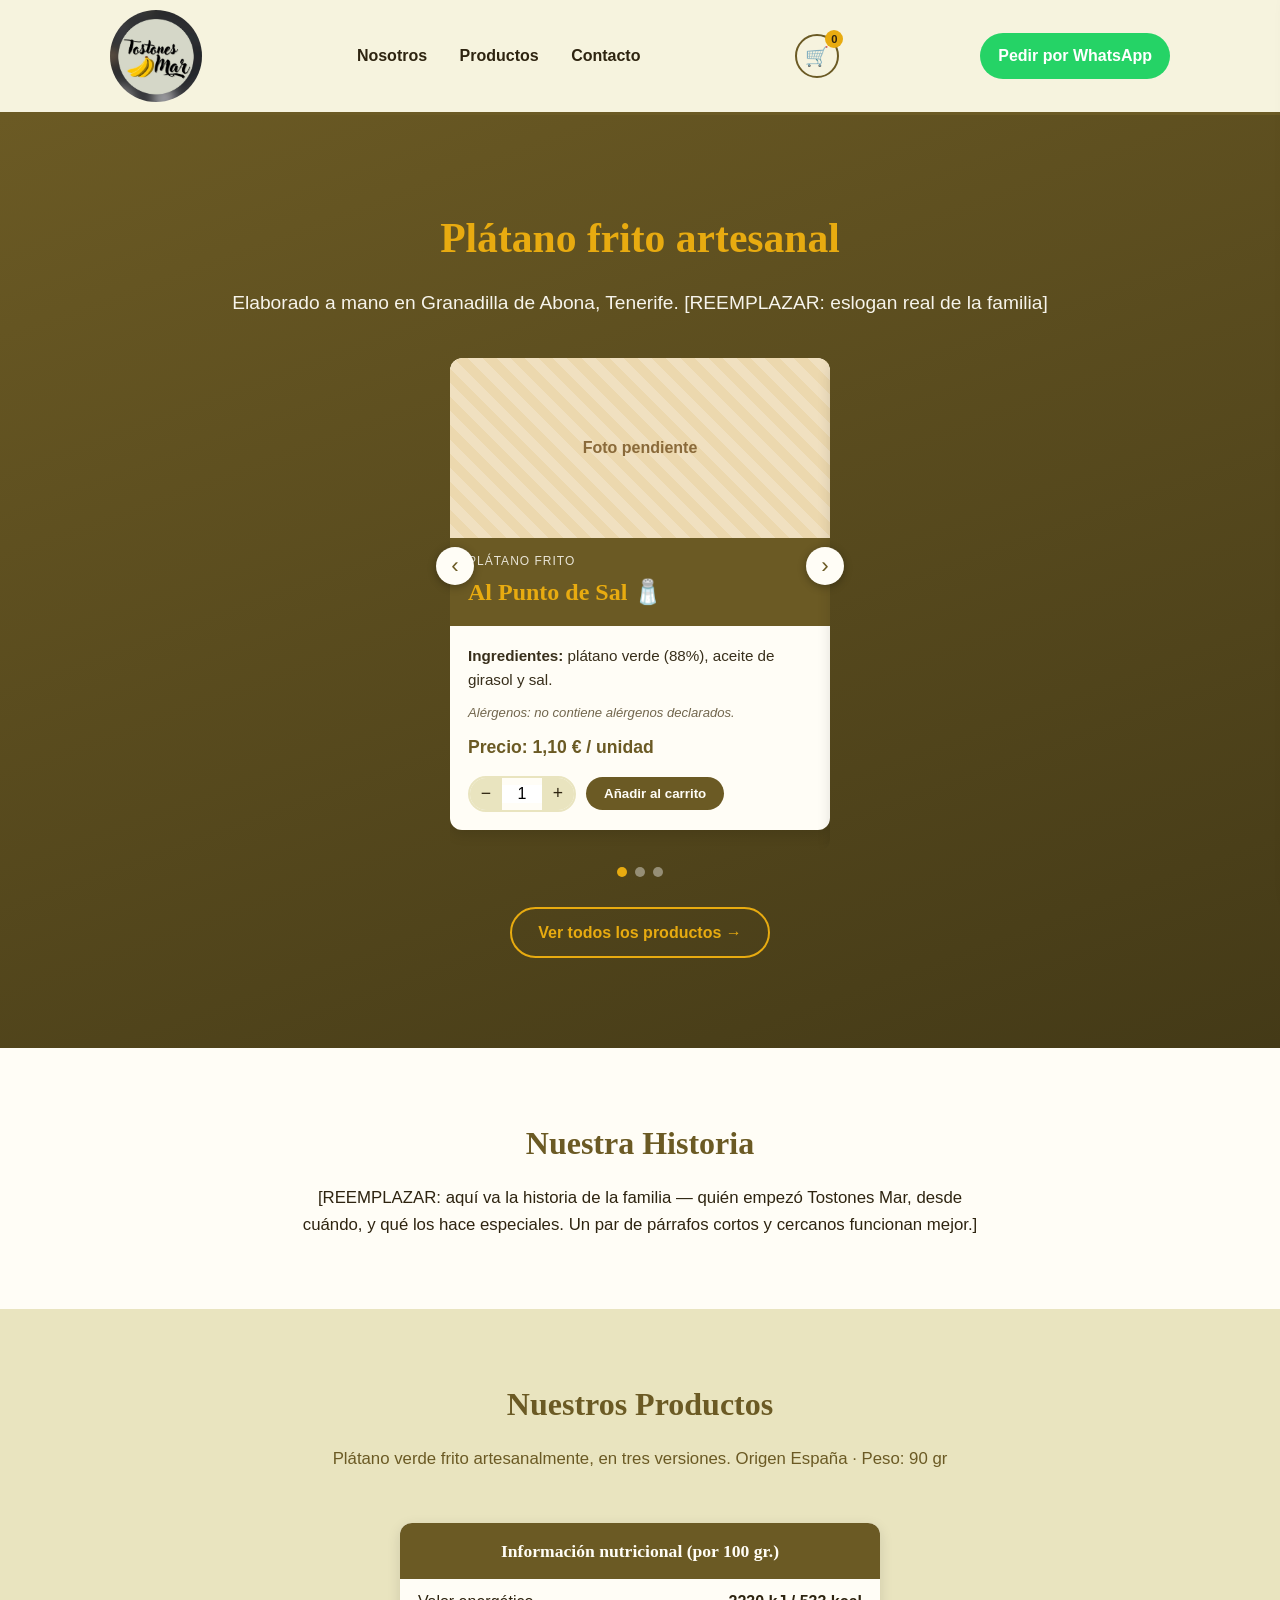
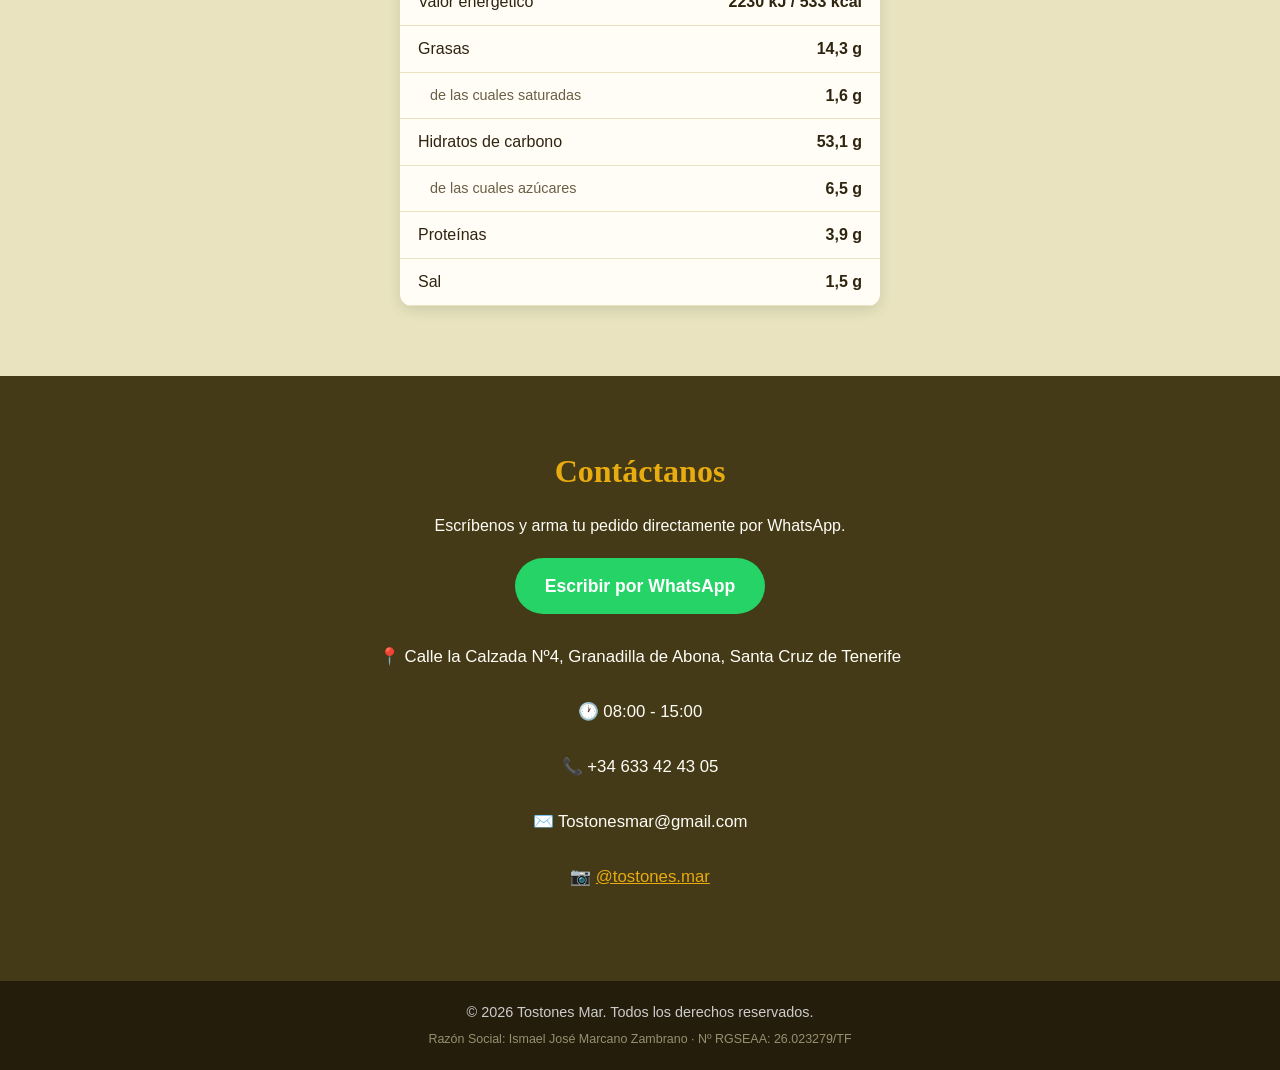
==== commit c2b73e0c: "Agregar enlace de Instagram en contacto" ====
--- a/index.html
+++ b/index.html
@@ -151,6 +151,7 @@
       <p>🕐 08:00 - 15:00</p>
       <p>📞 +34 633 42 43 05</p>
       <p>✉️ Tostonesmar@gmail.com</p>
+      <p>📷 <a href="https://www.instagram.com/tostones.mar?igsh=MTF5aGNlNXZ4ZDY1eA==" target="_blank" rel="noopener">@tostones.mar</a></p>
     </div>
   </div>
 </section>
--- a/css/style.css
+++ b/css/style.css
@@ -368,6 +368,7 @@
   gap: 8px;
   font-size: 1.05rem;
 }
+.datos-contacto a { color: var(--mostaza); }
 
 .footer {
   background: #241d0c;
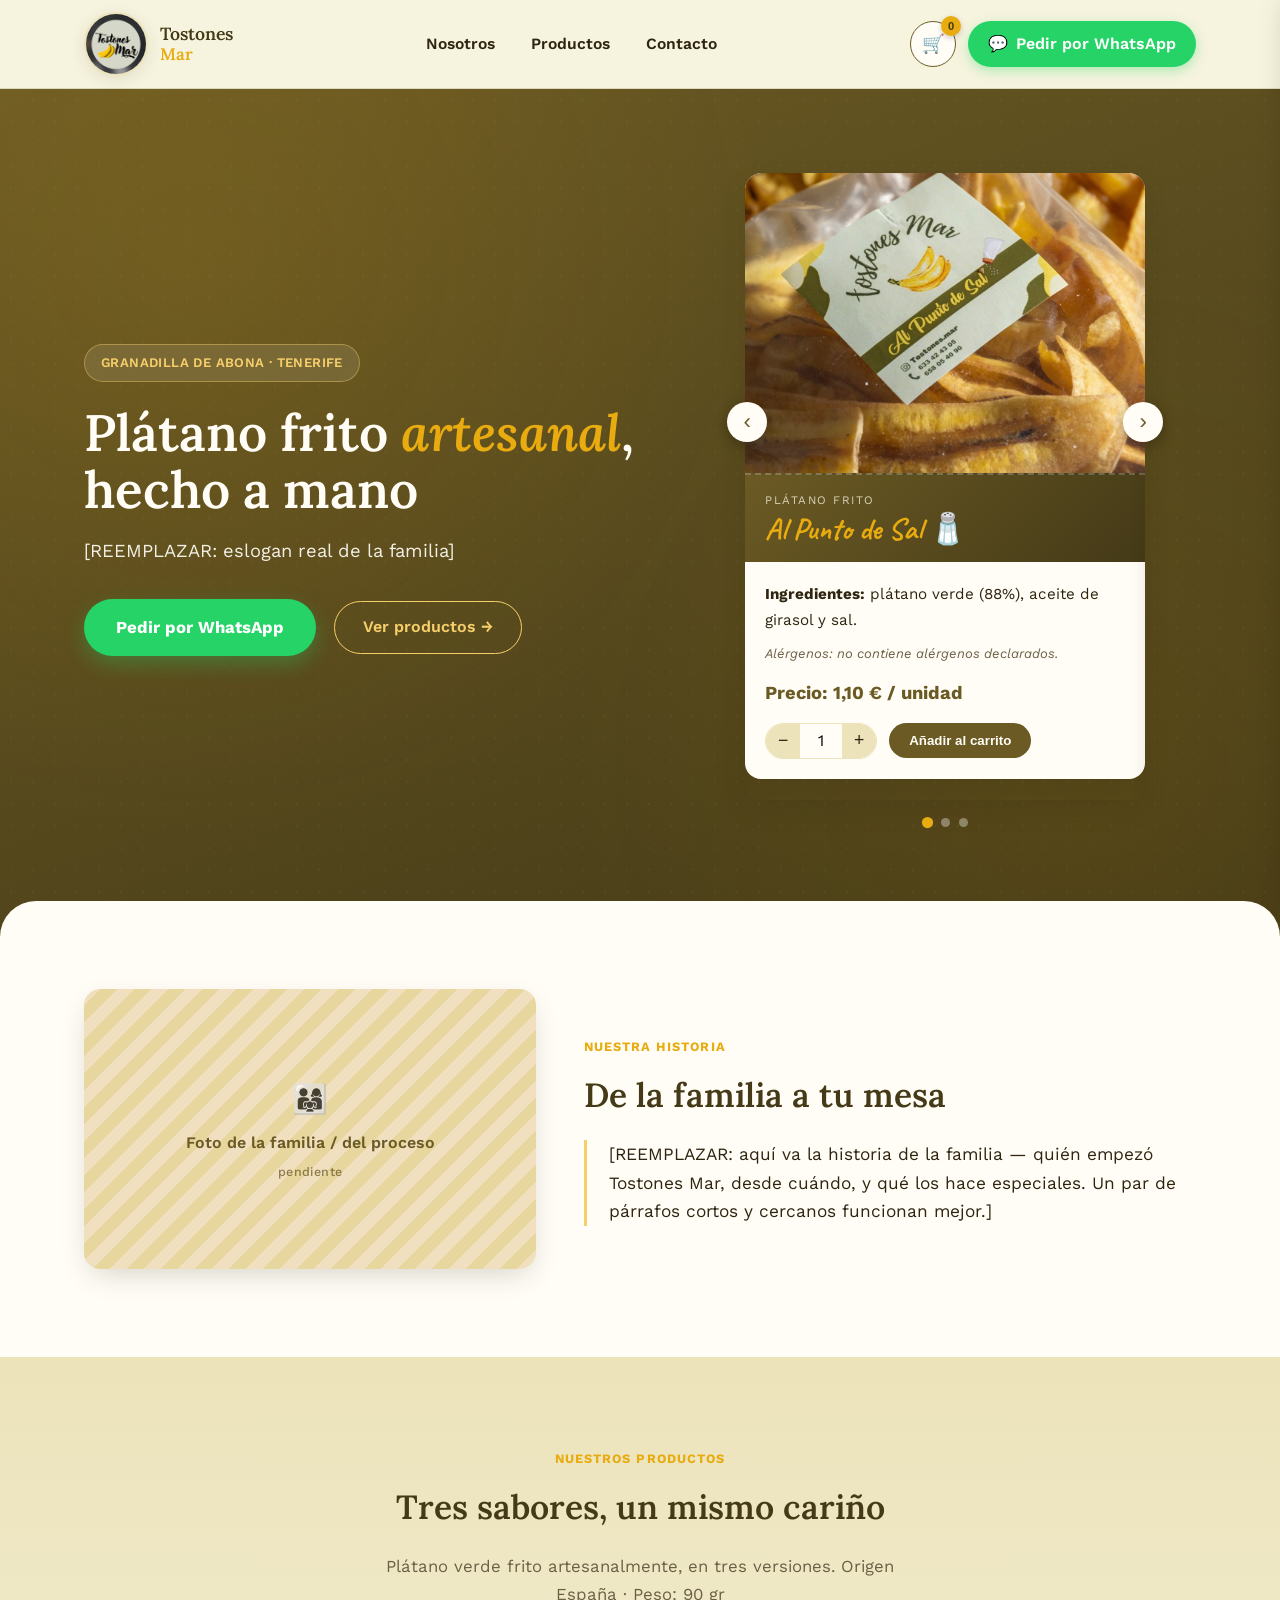
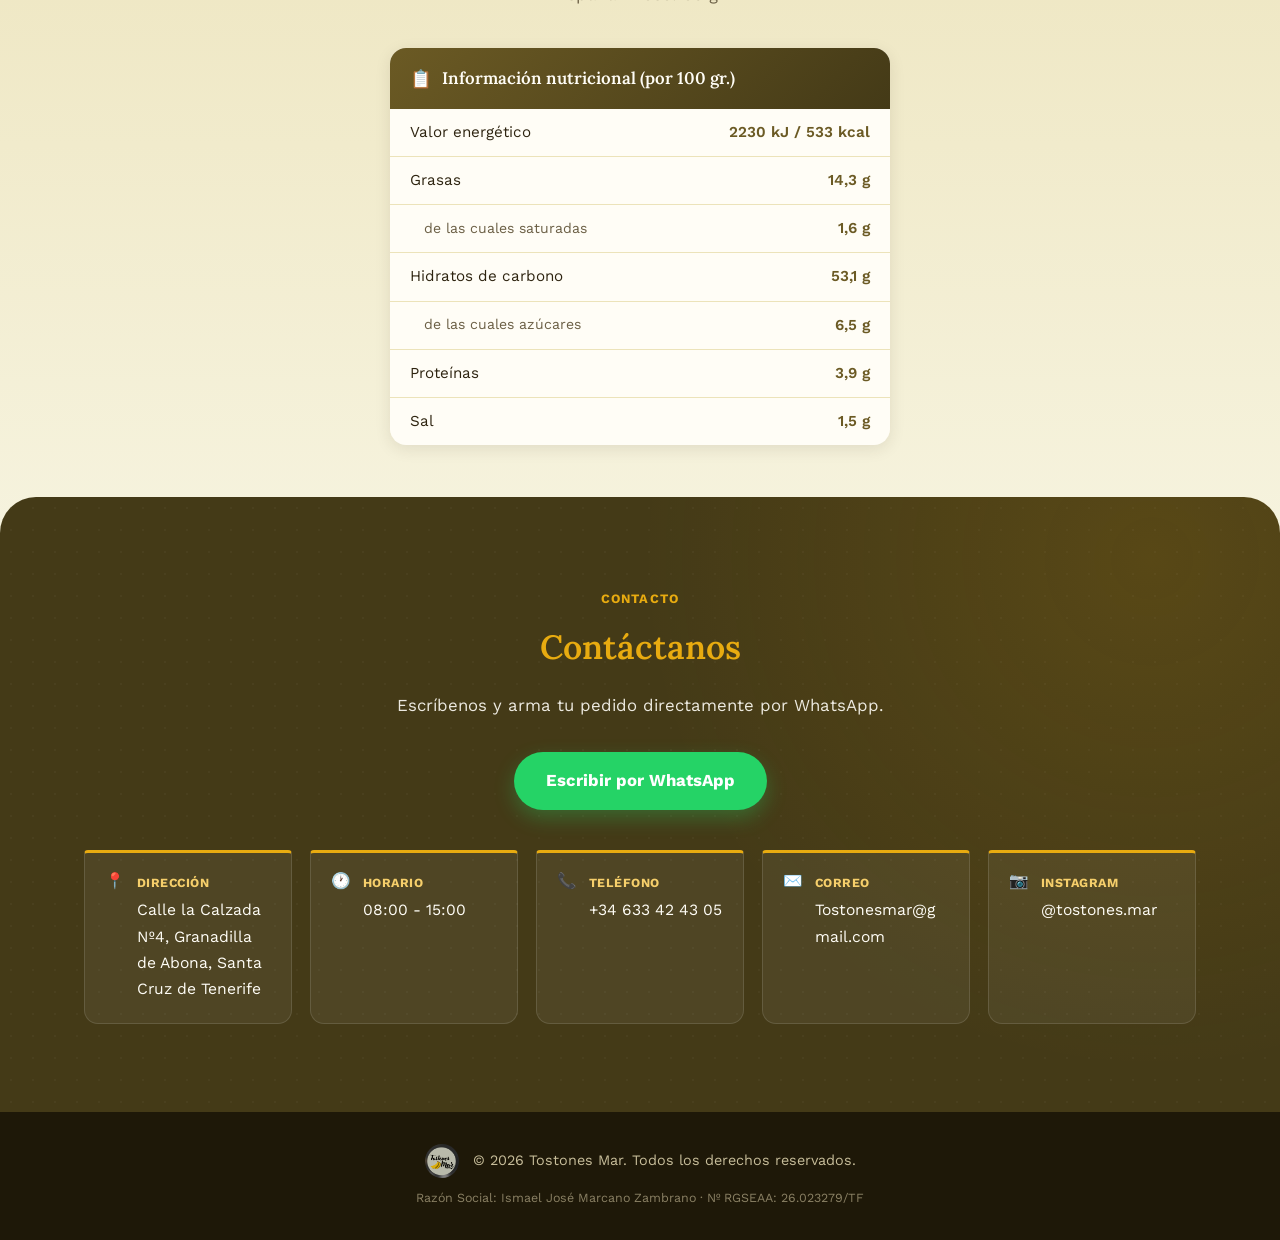
==== commit 84faa984: "Rediseno completo con Claude Design: nueva tipografia, animaciones, menu movil y fotos reales de pro" ====
--- a/index.html
+++ b/index.html
@@ -3,7 +3,7 @@
 <head>
 <meta charset="UTF-8">
 <meta name="viewport" content="width=device-width, initial-scale=1.0">
-<title>Tostones Mar</title>
+<title>Tostones Mar — Plátano frito artesanal en Tenerife</title>
 <link rel="stylesheet" href="css/style.css">
 <link rel="icon" type="image/jpeg" href="imagenes/logo.jpg">
 </head>
@@ -11,119 +11,140 @@
 
 <header class="header">
   <div class="container header-inner">
-    <img src="imagenes/logo.jpg" alt="Tostones Mar" class="logo-img">
-    <nav class="nav">
+    <a href="index.html" class="brand">
+      <img src="imagenes/logo.jpg" alt="Tostones Mar" class="logo-img">
+      <span class="brand-name">Tostones<span>Mar</span></span>
+    </a>
+    <nav class="nav" id="nav">
       <a href="#nosotros">Nosotros</a>
       <a href="productos.html">Productos</a>
       <a href="#contacto">Contacto</a>
     </nav>
-    <button class="cart-btn" id="cartBtn" aria-label="Ver carrito">🛒<span class="cart-count" id="cartCount">0</span></button>
-    <a class="btn-whatsapp-header" href="https://wa.me/34633424305" target="_blank" rel="noopener">Pedir por WhatsApp</a>
+    <div class="header-actions">
+      <button class="cart-btn" id="cartBtn" aria-label="Ver carrito">🛒<span class="cart-count" id="cartCount">0</span></button>
+      <a class="btn-whatsapp-header" href="https://wa.me/34633424305" target="_blank" rel="noopener"><span class="wa-icon">💬</span><span class="wa-text">Pedir por WhatsApp</span></a>
+      <button class="menu-btn" id="menuBtn" aria-label="Abrir menú" aria-expanded="false"><span></span><span></span><span></span></button>
+    </div>
   </div>
 </header>
 
 <section class="hero">
   <div class="container hero-inner">
-    <h1>Plátano frito artesanal</h1>
-    <p>Elaborado a mano en Granadilla de Abona, Tenerife. [REEMPLAZAR: eslogan real de la familia]</p>
-  </div>
-
-  <div class="container">
-    <div class="carrusel" id="carrusel">
-      <div class="carrusel-viewport">
-        <div class="carrusel-track" id="carruselTrack">
-
-          <div class="carrusel-slide">
-            <div class="producto-card">
-              <div class="producto-img placeholder">Foto pendiente</div>
-              <div class="producto-ribbon">
-                <span class="ribbon-tipo">Plátano Frito</span>
-                <span class="ribbon-sabor">Al Punto de Sal 🧂</span>
-              </div>
-              <div class="producto-body">
-                <p><strong>Ingredientes:</strong> plátano verde (88%), aceite de girasol y sal.</p>
-                <p class="alergenos">Alérgenos: no contiene alérgenos declarados.</p>
-                <span class="precio">Precio: 1,10 € / unidad</span>
-                <div class="add-to-cart" data-nombre="Plátano Frito - Al Punto de Sal">
-                  <div class="cantidad-selector">
-                    <button type="button" class="qty-btn" data-action="dec">−</button>
-                    <input type="number" class="qty-input" value="1" min="1">
-                    <button type="button" class="qty-btn" data-action="inc">+</button>
+    <div class="hero-texto">
+      <span class="hero-badge">Granadilla de Abona · Tenerife</span>
+      <h1>Plátano frito <em>artesanal</em>, hecho a mano</h1>
+      <p>[REEMPLAZAR: eslogan real de la familia]</p>
+      <div class="hero-cta">
+        <a class="btn-whatsapp" href="https://wa.me/34633424305" target="_blank" rel="noopener">Pedir por WhatsApp</a>
+        <a class="btn-secundario" href="productos.html">Ver productos →</a>
+      </div>
+    </div>
+
+    <div class="carrusel-col">
+      <div class="carrusel" id="carrusel">
+        <div class="carrusel-viewport">
+          <div class="carrusel-track" id="carruselTrack">
+
+            <div class="carrusel-slide">
+              <div class="producto-card">
+                <img src="imagenes/sal.jpg" alt="Plátano Frito - Al Punto de Sal" class="producto-img" style="object-position: 50% 34%">
+                <div class="producto-ribbon">
+                  <span class="ribbon-tipo">Plátano Frito</span>
+                  <span class="ribbon-sabor">Al Punto de Sal 🧂</span>
+                </div>
+                <div class="producto-body">
+                  <p><strong>Ingredientes:</strong> plátano verde (88%), aceite de girasol y sal.</p>
+                  <p class="alergenos">Alérgenos: no contiene alérgenos declarados.</p>
+                  <span class="precio">Precio: 1,10 € / unidad</span>
+                  <div class="add-to-cart" data-nombre="Plátano Frito - Al Punto de Sal">
+                    <div class="cantidad-selector">
+                      <button type="button" class="qty-btn" data-action="dec">−</button>
+                      <input type="number" class="qty-input" value="1" min="1">
+                      <button type="button" class="qty-btn" data-action="inc">+</button>
+                    </div>
+                    <button type="button" class="btn-add-cart">Añadir al carrito</button>
                   </div>
-                  <button type="button" class="btn-add-cart">Añadir al carrito</button>
                 </div>
               </div>
             </div>
-          </div>
-
-          <div class="carrusel-slide">
-            <div class="producto-card">
-              <div class="producto-img placeholder">Foto pendiente</div>
-              <div class="producto-ribbon">
-                <span class="ribbon-tipo">Plátano Frito</span>
-                <span class="ribbon-sabor">Al Ajo 🧄</span>
-              </div>
-              <div class="producto-body">
-                <p><strong>Ingredientes:</strong> plátano verde (88%), aceite de girasol, sal y ajo molido.</p>
-                <p class="alergenos">Alérgenos: puede contener trazas de cacahuetes, dióxido de azufre y sulfitos.</p>
-                <span class="precio">Precio: 1,10 € / unidad</span>
-                <div class="add-to-cart" data-nombre="Plátano Frito - Al Ajo">
-                  <div class="cantidad-selector">
-                    <button type="button" class="qty-btn" data-action="dec">−</button>
-                    <input type="number" class="qty-input" value="1" min="1">
-                    <button type="button" class="qty-btn" data-action="inc">+</button>
+
+            <div class="carrusel-slide">
+              <div class="producto-card">
+                <img src="imagenes/ajo.jpg" alt="Plátano Frito - Al Ajo" class="producto-img" style="object-position: 50% 46%">
+                <div class="producto-ribbon">
+                  <span class="ribbon-tipo">Plátano Frito</span>
+                  <span class="ribbon-sabor">Al Ajo 🧄</span>
+                </div>
+                <div class="producto-body">
+                  <p><strong>Ingredientes:</strong> plátano verde (88%), aceite de girasol, sal y ajo molido.</p>
+                  <p class="alergenos">Alérgenos: puede contener trazas de cacahuetes, dióxido de azufre y sulfitos.</p>
+                  <span class="precio">Precio: 1,10 € / unidad</span>
+                  <div class="add-to-cart" data-nombre="Plátano Frito - Al Ajo">
+                    <div class="cantidad-selector">
+                      <button type="button" class="qty-btn" data-action="dec">−</button>
+                      <input type="number" class="qty-input" value="1" min="1">
+                      <button type="button" class="qty-btn" data-action="inc">+</button>
+                    </div>
+                    <button type="button" class="btn-add-cart">Añadir al carrito</button>
                   </div>
-                  <button type="button" class="btn-add-cart">Añadir al carrito</button>
                 </div>
               </div>
             </div>
-          </div>
-
-          <div class="carrusel-slide">
-            <div class="producto-card">
-              <div class="producto-img placeholder">Foto pendiente</div>
-              <div class="producto-ribbon">
-                <span class="ribbon-tipo">Plátano Frito</span>
-                <span class="ribbon-sabor">Picante 🌶️</span>
-              </div>
-              <div class="producto-body">
-                <p><strong>Ingredientes:</strong> plátano verde (88%), aceite de girasol, sal y pimentón picante.</p>
-                <p class="alergenos">Alérgenos: puede contener cereales con gluten, frutos de cáscara, mostaza y semillas de sésamo.</p>
-                <span class="precio">Precio: 1,10 € / unidad</span>
-                <div class="add-to-cart" data-nombre="Plátano Frito - Picante">
-                  <div class="cantidad-selector">
-                    <button type="button" class="qty-btn" data-action="dec">−</button>
-                    <input type="number" class="qty-input" value="1" min="1">
-                    <button type="button" class="qty-btn" data-action="inc">+</button>
+
+            <div class="carrusel-slide">
+              <div class="producto-card">
+                <img src="imagenes/picante.jpg" alt="Plátano Frito - Picante" class="producto-img" style="object-position: 50% 33%">
+                <div class="producto-ribbon">
+                  <span class="ribbon-tipo">Plátano Frito</span>
+                  <span class="ribbon-sabor">Picante 🌶️</span>
+                </div>
+                <div class="producto-body">
+                  <p><strong>Ingredientes:</strong> plátano verde (88%), aceite de girasol, sal y pimentón picante.</p>
+                  <p class="alergenos">Alérgenos: puede contener cereales con gluten, frutos de cáscara, mostaza y semillas de sésamo.</p>
+                  <span class="precio">Precio: 1,10 € / unidad</span>
+                  <div class="add-to-cart" data-nombre="Plátano Frito - Picante">
+                    <div class="cantidad-selector">
+                      <button type="button" class="qty-btn" data-action="dec">−</button>
+                      <input type="number" class="qty-input" value="1" min="1">
+                      <button type="button" class="qty-btn" data-action="inc">+</button>
+                    </div>
+                    <button type="button" class="btn-add-cart">Añadir al carrito</button>
                   </div>
-                  <button type="button" class="btn-add-cart">Añadir al carrito</button>
                 </div>
               </div>
             </div>
+
           </div>
-
         </div>
+        <button type="button" class="carrusel-flecha prev" id="carruselPrev" aria-label="Anterior">‹</button>
+        <button type="button" class="carrusel-flecha next" id="carruselNext" aria-label="Siguiente">›</button>
+        <div class="carrusel-puntos" id="carruselPuntos"></div>
       </div>
-      <button type="button" class="carrusel-flecha prev" id="carruselPrev" aria-label="Anterior">‹</button>
-      <button type="button" class="carrusel-flecha next" id="carruselNext" aria-label="Siguiente">›</button>
-      <div class="carrusel-puntos" id="carruselPuntos"></div>
-    </div>
-    <div class="cta-ver-productos">
-      <a class="btn-secundario" href="productos.html">Ver todos los productos →</a>
     </div>
   </div>
 </section>
 
 <section id="nosotros" class="nosotros">
-  <div class="container">
-    <h2>Nuestra Historia</h2>
-    <p>[REEMPLAZAR: aquí va la historia de la familia — quién empezó Tostones Mar, desde cuándo, y qué los hace especiales. Un par de párrafos cortos y cercanos funcionan mejor.]</p>
+  <div class="container nosotros-inner reveal">
+    <div class="nosotros-foto">
+      <div class="foto-placeholder">
+        <span class="icono-placeholder">👨‍👩‍👧</span>
+        Foto de la familia / del proceso
+        <small>pendiente</small>
+      </div>
+    </div>
+    <div class="nosotros-texto">
+      <span class="section-tag">Nuestra historia</span>
+      <h2>De la familia a tu mesa</h2>
+      <p>[REEMPLAZAR: aquí va la historia de la familia — quién empezó Tostones Mar, desde cuándo, y qué los hace especiales. Un par de párrafos cortos y cercanos funcionan mejor.]</p>
+    </div>
   </div>
 </section>
 
 <section id="productos" class="productos">
-  <div class="container">
-    <h2>Nuestros Productos</h2>
+  <div class="container reveal">
+    <span class="section-tag">Nuestros productos</span>
+    <h2>Tres sabores, un mismo cariño</h2>
     <p class="subtitulo">Plátano verde frito artesanalmente, en tres versiones. Origen España · Peso: 90 gr</p>
 
     <div class="nutricion">
@@ -142,23 +163,27 @@
 </section>
 
 <section id="contacto" class="contacto">
-  <div class="container">
+  <div class="container reveal">
+    <span class="section-tag">Contacto</span>
     <h2>Contáctanos</h2>
     <p>Escríbenos y arma tu pedido directamente por WhatsApp.</p>
     <a class="btn-whatsapp" href="https://wa.me/34633424305" target="_blank" rel="noopener">Escribir por WhatsApp</a>
     <div class="datos-contacto">
-      <p>📍 Calle la Calzada Nº4, Granadilla de Abona, Santa Cruz de Tenerife</p>
-      <p>🕐 08:00 - 15:00</p>
-      <p>📞 +34 633 42 43 05</p>
-      <p>✉️ Tostonesmar@gmail.com</p>
-      <p>📷 <a href="https://www.instagram.com/tostones.mar?igsh=MTF5aGNlNXZ4ZDY1eA==" target="_blank" rel="noopener">@tostones.mar</a></p>
+      <div class="dato-card"><span class="dato-icono">📍</span><div><strong>Dirección</strong><span>Calle la Calzada Nº4, Granadilla de Abona, Santa Cruz de Tenerife</span></div></div>
+      <div class="dato-card"><span class="dato-icono">🕐</span><div><strong>Horario</strong><span>08:00 - 15:00</span></div></div>
+      <div class="dato-card"><span class="dato-icono">📞</span><div><strong>Teléfono</strong><span>+34 633 42 43 05</span></div></div>
+      <div class="dato-card"><span class="dato-icono">✉️</span><div><strong>Correo</strong><span>Tostonesmar@gmail.com</span></div></div>
+      <div class="dato-card"><span class="dato-icono">📷</span><div><strong>Instagram</strong><a href="https://www.instagram.com/tostones.mar?igsh=MTF5aGNlNXZ4ZDY1eA==" target="_blank" rel="noopener">@tostones.mar</a></div></div>
     </div>
   </div>
 </section>
 
 <footer class="footer">
   <div class="container">
-    <p>&copy; 2026 Tostones Mar. Todos los derechos reservados.</p>
+    <div class="footer-inner">
+      <img src="imagenes/logo.jpg" alt="Tostones Mar" class="footer-logo">
+      <p>&copy; 2026 Tostones Mar. Todos los derechos reservados.</p>
+    </div>
     <p class="legal">Razón Social: Ismael José Marcano Zambrano · Nº RGSEAA: 26.023279/TF</p>
   </div>
 </footer>
--- a/css/style.css
+++ b/css/style.css
@@ -1,140 +1,292 @@
+@import url('https://fonts.googleapis.com/css2?family=Lora:ital,wght@0,400;0,500;0,600;0,700;1,500;1,600&family=Work+Sans:wght@400;500;600;700&family=Caveat:wght@600;700&display=swap');
+
 :root {
   --crema: #f6f3de;
-  --crema-oscuro: #e9e4bf;
+  --crema-oscuro: #ece3ba;
   --oliva: #6b5a24;
+  --oliva-luz: #8a7434;
   --oliva-oscuro: #443a17;
   --mostaza: #e8ab10;
+  --mostaza-suave: #f6cf6b;
   --texto: #2e2410;
+  --texto-suave: #6b5f45;
   --blanco: #fffdf6;
+  --whatsapp: #25D366;
+  --whatsapp-oscuro: #1ea952;
+  --sombra: 0 10px 30px -8px rgba(46, 36, 16, 0.22);
+  --sombra-suave: 0 4px 16px rgba(46, 36, 16, 0.10);
+  --radio: 16px;
 }
 
 * { box-sizing: border-box; margin: 0; padding: 0; }
 
+html { scroll-behavior: smooth; }
+
 body {
-  font-family: 'Segoe UI', Tahoma, Verdana, sans-serif;
+  font-family: 'Work Sans', -apple-system, sans-serif;
   color: var(--texto);
   background: var(--crema);
-  line-height: 1.6;
+  line-height: 1.65;
+  -webkit-font-smoothing: antialiased;
 }
 
 .container {
-  max-width: 1100px;
+  max-width: 1160px;
   margin: 0 auto;
-  padding: 0 20px;
-}
-
-h1, h2, h3 { font-family: Georgia, 'Times New Roman', serif; }
-
-/* HEADER */
+  padding: 0 24px;
+}
+
+h1, h2, h3 { font-family: 'Lora', Georgia, serif; font-weight: 600; text-wrap: pretty; }
+
+a { color: var(--oliva); }
+a:hover { color: var(--oliva-oscuro); }
+
+img { max-width: 100%; }
+
+/* ===== HEADER ===== */
 .header {
-  background: var(--crema);
-  border-bottom: 3px solid var(--oliva);
+  background: rgba(246, 243, 222, 0.92);
+  backdrop-filter: blur(8px);
+  border-bottom: 1px solid rgba(107, 90, 36, 0.18);
   position: sticky;
   top: 0;
-  z-index: 10;
+  z-index: 30;
 }
 
 .header-inner {
   display: flex;
   align-items: center;
   justify-content: space-between;
-  padding: 10px 20px;
-  flex-wrap: wrap;
+  padding: 12px 24px;
+  gap: 16px;
+}
+
+.brand {
+  display: flex;
+  align-items: center;
   gap: 12px;
+  text-decoration: none;
+  color: var(--texto);
 }
 
 .logo-img {
   display: block;
-  width: 92px;
-  height: 92px;
+  width: 64px;
+  height: 64px;
   border-radius: 50%;
   object-fit: cover;
+  border: 2px solid var(--crema-oscuro);
+  box-shadow: var(--sombra-suave);
+  transition: transform 0.25s ease;
+}
+.brand:hover .logo-img { transform: rotate(-6deg) scale(1.04); }
+
+.brand-name {
+  font-family: 'Lora', serif;
+  font-weight: 600;
+  font-size: 1.1rem;
+  line-height: 1.15;
+  color: var(--oliva-oscuro);
+}
+.brand-name span { display: block; color: var(--mostaza); font-size: 0.95em; }
+
+.nav {
+  display: flex;
+  gap: 32px;
 }
 
 .nav a {
-  margin: 0 14px;
   text-decoration: none;
   color: var(--texto);
   font-weight: 600;
+  font-size: 0.98rem;
+  position: relative;
+  padding: 6px 2px;
+}
+.nav a::after {
+  content: '';
+  position: absolute;
+  left: 0; right: 0; bottom: -2px;
+  height: 2px;
+  background: var(--mostaza);
+  transform: scaleX(0);
+  transform-origin: left;
+  transition: transform 0.25s ease;
 }
 .nav a:hover { color: var(--oliva); }
+.nav a:hover::after { transform: scaleX(1); }
+
+.header-actions {
+  display: flex;
+  align-items: center;
+  gap: 12px;
+}
 
 .btn-whatsapp-header {
-  background: #25D366;
+  background: var(--whatsapp);
   color: white;
-  padding: 10px 18px;
+  padding: 10px 20px;
   border-radius: 30px;
   text-decoration: none;
   font-weight: 600;
   white-space: nowrap;
+  display: flex;
+  align-items: center;
+  gap: 8px;
+  box-shadow: 0 4px 12px rgba(37, 211, 102, 0.35);
+  transition: transform 0.2s ease, box-shadow 0.2s ease;
+  animation: pulseOnce 1.5s ease-in-out 1.2s 2;
+}
+.btn-whatsapp-header:hover { transform: translateY(-2px); box-shadow: 0 8px 18px rgba(37, 211, 102, 0.42); color: white; }
+@keyframes pulseOnce {
+  0%, 100% { box-shadow: 0 4px 12px rgba(37, 211, 102, 0.35); }
+  50% { box-shadow: 0 4px 22px rgba(37, 211, 102, 0.65); }
 }
 
 .cart-btn {
   position: relative;
-  background: none;
-  border: 2px solid var(--oliva);
+  background: var(--blanco);
+  border: 1.5px solid var(--oliva);
   border-radius: 50%;
-  width: 44px;
-  height: 44px;
-  font-size: 1.2rem;
+  width: 46px;
+  height: 46px;
+  font-size: 1.15rem;
   cursor: pointer;
   display: flex;
   align-items: center;
   justify-content: center;
-}
+  transition: background 0.2s ease, transform 0.2s ease;
+}
+.cart-btn:hover { background: var(--crema-oscuro); transform: translateY(-2px); }
 
 .cart-count {
   position: absolute;
   top: -6px;
   right: -6px;
   background: var(--mostaza);
-  color: var(--texto);
+  color: var(--oliva-oscuro);
   font-size: 0.7rem;
   font-weight: bold;
-  min-width: 18px;
-  height: 18px;
+  min-width: 20px;
+  height: 20px;
   border-radius: 50%;
   display: flex;
   align-items: center;
   justify-content: center;
   padding: 0 3px;
-}
-
-/* HERO */
+  box-shadow: 0 2px 6px rgba(0,0,0,0.2);
+  transition: transform 0.2s ease;
+}
+.cart-count.bump { animation: bump 0.35s ease; }
+@keyframes bump { 0% { transform: scale(1); } 40% { transform: scale(1.4); } 100% { transform: scale(1); } }
+
+.menu-btn {
+  display: none;
+  flex-direction: column;
+  justify-content: center;
+  gap: 5px;
+  width: 40px;
+  height: 40px;
+  background: none;
+  border: none;
+  cursor: pointer;
+}
+.menu-btn span {
+  display: block;
+  width: 100%;
+  height: 2px;
+  background: var(--oliva-oscuro);
+  border-radius: 2px;
+  transition: transform 0.25s ease, opacity 0.25s ease;
+}
+.menu-btn[aria-expanded="true"] span:nth-child(1) { transform: translateY(7px) rotate(45deg); }
+.menu-btn[aria-expanded="true"] span:nth-child(2) { opacity: 0; }
+.menu-btn[aria-expanded="true"] span:nth-child(3) { transform: translateY(-7px) rotate(-45deg); }
+
+/* ===== HERO ===== */
 .hero {
-  background: linear-gradient(160deg, var(--oliva) 0%, var(--oliva-oscuro) 100%);
+  background:
+    radial-gradient(circle at 15% 20%, rgba(232, 171, 16, 0.10), transparent 45%),
+    radial-gradient(circle at 85% 80%, rgba(232, 171, 16, 0.08), transparent 40%),
+    radial-gradient(rgba(255,255,255,0.035) 1px, transparent 1px),
+    linear-gradient(160deg, var(--oliva) 0%, var(--oliva-oscuro) 100%);
+  background-size: auto, auto, 22px 22px, auto;
   color: var(--blanco);
-  text-align: center;
-  padding: 90px 20px;
-}
-
-.hero h1 {
-  font-size: 2.6rem;
-  margin-bottom: 16px;
-  color: var(--mostaza);
-}
-
-.hero p {
-  font-size: 1.2rem;
-  margin-bottom: 40px;
-  opacity: 0.95;
-}
-
-/* CARRUSEL */
+  padding: 84px 0 110px;
+  overflow: hidden;
+  position: relative;
+}
+
+.hero-inner {
+  display: grid;
+  grid-template-columns: 1.05fr 0.95fr;
+  align-items: center;
+  gap: 56px;
+}
+
+.hero-badge {
+  display: inline-flex;
+  align-items: center;
+  gap: 8px;
+  background: rgba(255,255,255,0.1);
+  border: 1px solid rgba(246, 207, 107, 0.4);
+  color: var(--mostaza-suave);
+  font-size: 0.82rem;
+  font-weight: 600;
+  letter-spacing: 0.03em;
+  text-transform: uppercase;
+  padding: 7px 16px;
+  border-radius: 30px;
+  margin-bottom: 22px;
+}
+
+.hero-texto h1 {
+  font-size: clamp(2.4rem, 4vw, 3.3rem);
+  line-height: 1.12;
+  margin-bottom: 18px;
+  color: var(--blanco);
+}
+.hero-texto h1 em { color: var(--mostaza); font-style: italic; }
+
+.hero-texto p {
+  font-size: 1.15rem;
+  max-width: 460px;
+  opacity: 0.92;
+  margin-bottom: 32px;
+}
+
+.hero-cta { display: flex; align-items: center; gap: 18px; flex-wrap: wrap; }
+
+/* ===== CARRUSEL ===== */
+.carrusel-col { position: relative; }
+.carrusel-col::before {
+  content: '';
+  position: absolute;
+  top: 50%; left: 50%;
+  width: 340px; height: 340px;
+  background: linear-gradient(135deg, var(--mostaza), var(--oliva-luz));
+  opacity: 0.22;
+  border-radius: 42% 58% 55% 45% / 55% 45% 58% 42%;
+  transform: translate(-50%, -50%) rotate(-6deg);
+  z-index: 0;
+}
+.carrusel { z-index: 1; }
+
 .carrusel {
   position: relative;
-  max-width: 380px;
+  max-width: 400px;
   margin: 0 auto;
 }
 
 .carrusel-viewport {
   overflow: hidden;
-  border-radius: 12px;
+  border-radius: var(--radio);
+  box-shadow: var(--sombra);
 }
 
 .carrusel-track {
   display: flex;
-  transition: transform 0.35s ease;
+  transition: transform 0.45s cubic-bezier(.65,0,.35,1);
 }
 
 .carrusel-slide {
@@ -144,156 +296,233 @@
 
 .carrusel-flecha {
   position: absolute;
-  top: 40%;
+  top: 38%;
   transform: translateY(-50%);
   background: var(--blanco);
   color: var(--oliva);
   border: none;
-  width: 38px;
-  height: 38px;
+  width: 40px;
+  height: 40px;
   border-radius: 50%;
   font-size: 1.4rem;
   cursor: pointer;
-  box-shadow: 0 2px 8px rgba(0,0,0,0.3);
-}
-.carrusel-flecha.prev { left: -14px; }
-.carrusel-flecha.next { right: -14px; }
+  box-shadow: 0 4px 14px rgba(0,0,0,0.28);
+  transition: transform 0.2s ease, background 0.2s ease;
+}
+.carrusel-flecha:hover { transform: translateY(-50%) scale(1.08); background: var(--mostaza-suave); }
+.carrusel-flecha.prev { left: -18px; }
+.carrusel-flecha.next { right: -18px; }
 
 .carrusel-puntos {
   display: flex;
   justify-content: center;
-  gap: 8px;
-  margin-top: 16px;
+  gap: 9px;
+  margin-top: 18px;
 }
 
 .carrusel-puntos button {
-  width: 10px;
-  height: 10px;
+  width: 9px;
+  height: 9px;
   border-radius: 50%;
   border: none;
-  background: rgba(255,255,255,0.4);
+  background: rgba(255,255,255,0.35);
   cursor: pointer;
   padding: 0;
-}
-.carrusel-puntos button.activo { background: var(--mostaza); }
-
-.cta-ver-productos { text-align: center; margin-top: 30px; }
-
+  transition: background 0.2s ease, transform 0.2s ease;
+}
+.carrusel-puntos button.activo { background: var(--mostaza); transform: scale(1.25); }
+
+.cta-ver-productos { text-align: center; margin-top: 34px; }
+
+/* ===== BOTONES ===== */
 .btn-secundario {
-  display: inline-block;
+  display: inline-flex;
+  align-items: center;
+  gap: 8px;
   background: transparent;
-  color: var(--mostaza);
-  border: 2px solid var(--mostaza);
-  padding: 11px 26px;
+  color: var(--mostaza-suave);
+  border: 1.5px solid var(--mostaza-suave);
+  padding: 12px 28px;
   border-radius: 30px;
   text-decoration: none;
   font-weight: 600;
-  transition: background 0.15s ease, color 0.15s ease;
-}
-.btn-secundario:hover { background: var(--mostaza); color: var(--oliva-oscuro); }
+  transition: background 0.2s ease, color 0.2s ease, transform 0.2s ease;
+}
+.btn-secundario:hover { background: var(--mostaza); border-color: var(--mostaza); color: var(--oliva-oscuro); transform: translateY(-2px); }
 
 .btn-whatsapp {
-  display: inline-block;
-  background: #25D366;
+  display: inline-flex;
+  align-items: center;
+  gap: 10px;
+  background: var(--whatsapp);
   color: white;
-  padding: 14px 30px;
+  padding: 15px 32px;
   border-radius: 30px;
   text-decoration: none;
-  font-weight: bold;
-  font-size: 1.1rem;
-  transition: transform 0.15s ease;
-}
-.btn-whatsapp:hover { transform: scale(1.05); }
-
-/* SECTIONS */
-section { padding: 70px 0; }
-
-.nosotros { background: var(--blanco); text-align: center; }
-.nosotros h2, .productos h2, .contacto h2,
-.pagina-productos h1 {
-  font-size: 2rem;
-  margin-bottom: 16px;
+  font-weight: 700;
+  font-size: 1.05rem;
+  box-shadow: 0 8px 20px rgba(37, 211, 102, 0.3);
+  transition: transform 0.2s ease, box-shadow 0.2s ease, background 0.2s ease;
+}
+.btn-whatsapp:hover { transform: translateY(-3px); box-shadow: 0 12px 26px rgba(37, 211, 102, 0.4); background: var(--whatsapp-oscuro); color: white; }
+
+/* ===== SECCIONES GENERALES ===== */
+section { padding: 88px 0; }
+
+.section-tag {
+  display: inline-block;
+  font-size: 0.8rem;
+  font-weight: 700;
+  letter-spacing: 0.08em;
+  text-transform: uppercase;
+  color: var(--mostaza);
+  margin-bottom: 10px;
+}
+
+.reveal {
+  opacity: 0;
+  transform: translateY(24px);
+  transition: opacity 0.7s ease, transform 0.7s ease;
+}
+.reveal.visible { opacity: 1; transform: translateY(0); }
+
+/* NUESTRA HISTORIA */
+.nosotros { background: var(--blanco); position: relative; z-index: 1; margin-top: -36px; border-radius: 36px 36px 0 0; }
+.nosotros-inner {
+  display: grid;
+  grid-template-columns: 0.85fr 1.15fr;
+  gap: 48px;
+  align-items: center;
+}
+
+.nosotros h2, .productos h2, .contacto h2, .pagina-productos h1 {
+  font-size: 2.1rem;
+  margin-bottom: 18px;
+  color: var(--oliva-oscuro);
+}
+
+.nosotros-texto p {
+  font-size: 1.08rem;
+  color: var(--texto);
+  position: relative;
+  padding-left: 22px;
+  border-left: 3px solid var(--mostaza-suave);
+}
+
+.nosotros-foto {
+  border-radius: var(--radio);
+  overflow: hidden;
+  box-shadow: var(--sombra);
+}
+
+.foto-placeholder {
+  background: repeating-linear-gradient(135deg, #f0e0c0, #f0e0c0 12px, #e8d69f 12px, #e8d69f 24px);
+  height: 280px;
+  display: flex;
+  flex-direction: column;
+  align-items: center;
+  justify-content: center;
+  gap: 6px;
   color: var(--oliva);
-}
-.nosotros p {
-  max-width: 700px;
-  margin: 0 auto;
+  font-weight: 600;
+  font-family: 'Work Sans', monospace;
+}
+.foto-placeholder .icono-placeholder { font-size: 1.8rem; opacity: 0.7; }
+.foto-placeholder small { font-weight: 500; font-size: 0.78rem; letter-spacing: 0.03em; opacity: 0.75; }
+
+/* PRODUCTOS / NUTRICION en index */
+.productos { text-align: center; background: linear-gradient(180deg, var(--crema-oscuro), var(--crema)); }
+.productos .subtitulo, .pagina-productos .subtitulo {
+  color: var(--texto-suave);
+  margin: 0 auto 40px;
   font-size: 1.05rem;
-}
-
-.productos { text-align: center; background: var(--crema-oscuro); }
-.productos .subtitulo, .pagina-productos .subtitulo {
-  color: var(--oliva);
-  margin-bottom: 30px;
-  font-size: 1.05rem;
-}
-
-.pagina-productos { text-align: center; }
+  max-width: 560px;
+}
+.pagina-productos { text-align: center; padding-top: 56px; }
+.pagina-productos .section-tag { display: block; }
 
 .grid-productos {
   display: grid;
-  grid-template-columns: repeat(auto-fit, minmax(260px, 1fr));
-  gap: 30px;
-  margin-bottom: 50px;
+  grid-template-columns: repeat(auto-fit, minmax(270px, 1fr));
+  gap: 32px;
+  margin-bottom: 56px;
 }
 
 .producto-card {
   background: var(--blanco);
-  border-radius: 12px;
+  border-radius: var(--radio);
   overflow: hidden;
-  box-shadow: 0 4px 14px rgba(0,0,0,0.12);
+  box-shadow: var(--sombra-suave);
   text-align: left;
-}
+  transition: transform 0.3s ease, box-shadow 0.3s ease;
+}
+.producto-card:hover { transform: translateY(-6px); box-shadow: var(--sombra); }
+
+.producto-img {
+  display: block;
+  width: 100%;
+  height: 300px;
+  object-fit: cover;
+  object-position: 50% 42%;
+  transition: transform 0.4s ease;
+}
+.producto-card:hover .producto-img:not(.placeholder) { transform: scale(1.05); }
 
 .producto-img.placeholder {
   background: repeating-linear-gradient(45deg, #f0e0c0, #f0e0c0 10px, #ecd8ae 10px, #ecd8ae 20px);
-  height: 180px;
-  display: flex;
+  height: 190px;
+  display: flex;
+  flex-direction: column;
+  gap: 6px;
   align-items: center;
   justify-content: center;
   color: #8a6a3a;
   font-weight: 600;
-}
+  font-size: 0.9rem;
+}
+.producto-img.placeholder::before { content: '📷'; font-size: 1.6rem; opacity: 0.65; }
 
 .producto-ribbon {
-  background: var(--oliva);
-  padding: 14px 18px;
+  background: linear-gradient(135deg, var(--oliva), var(--oliva-oscuro));
+  padding: 16px 20px;
   display: flex;
   flex-direction: column;
-  gap: 2px;
+  gap: 3px;
+  border-top: 2px dashed rgba(255,255,255,0.22);
 }
 
 .ribbon-tipo {
-  color: var(--blanco);
-  font-size: 0.75rem;
-  letter-spacing: 1px;
+  color: var(--crema);
+  font-size: 0.72rem;
+  letter-spacing: 1.5px;
   text-transform: uppercase;
-  opacity: 0.85;
+  opacity: 0.8;
 }
 
 .ribbon-sabor {
   color: var(--mostaza);
-  font-family: 'Segoe Script', 'Brush Script MT', Georgia, cursive;
-  font-size: 1.5rem;
-  font-weight: bold;
-}
-
-.producto-body { padding: 18px; }
+  font-family: 'Caveat', cursive;
+  font-size: 1.9rem;
+  font-weight: 700;
+  line-height: 1.1;
+}
+
+.producto-body { padding: 20px; }
 .producto-body p { font-size: 0.95rem; margin-bottom: 10px; color: var(--texto); }
-.producto-body .alergenos { font-size: 0.82rem; color: #6b5f45; font-style: italic; }
-.precio { display: block; font-weight: bold; color: var(--oliva); font-size: 1.1rem; margin-bottom: 14px; }
+.producto-body .alergenos { font-size: 0.82rem; color: var(--texto-suave); font-style: italic; }
+.precio { display: block; font-weight: 700; color: var(--oliva); font-size: 1.15rem; margin: 14px 0; }
 
 .add-to-cart {
   display: flex;
   align-items: center;
-  gap: 10px;
+  gap: 12px;
   flex-wrap: wrap;
 }
 
 .cantidad-selector {
   display: flex;
   align-items: center;
-  border: 2px solid var(--crema-oscuro);
+  border: 1.5px solid var(--crema-oscuro);
   border-radius: 30px;
   overflow: hidden;
 }
@@ -301,18 +530,22 @@
 .qty-btn {
   background: var(--crema-oscuro);
   border: none;
-  width: 32px;
-  height: 32px;
+  width: 34px;
+  height: 34px;
   font-size: 1.1rem;
   cursor: pointer;
   color: var(--texto);
-}
+  transition: background 0.15s ease;
+}
+.qty-btn:hover { background: var(--mostaza-suave); }
 
 .qty-input {
-  width: 40px;
+  width: 42px;
   text-align: center;
   border: none;
   font-size: 1rem;
+  font-family: inherit;
+  background: transparent;
   -moz-appearance: textfield;
 }
 .qty-input::-webkit-outer-spin-button,
@@ -322,87 +555,130 @@
   background: var(--oliva);
   color: var(--blanco);
   border: none;
-  padding: 9px 18px;
+  padding: 10px 20px;
   border-radius: 30px;
   font-weight: 600;
   cursor: pointer;
-  transition: background 0.15s ease;
-}
-.btn-add-cart:hover { background: var(--oliva-oscuro); }
+  transition: background 0.2s ease, transform 0.2s ease;
+}
+.btn-add-cart:hover { background: var(--oliva-oscuro); transform: translateY(-2px); }
+.btn-add-cart:active { transform: scale(0.96); }
 
 .nutricion {
-  max-width: 480px;
-  margin: 50px auto 0;
+  max-width: 500px;
+  margin: 0 auto;
   background: var(--blanco);
-  border-radius: 12px;
+  border-radius: var(--radio);
   overflow: hidden;
-  box-shadow: 0 4px 14px rgba(0,0,0,0.12);
+  box-shadow: var(--sombra-suave);
 }
 .nutricion h3 {
-  background: var(--oliva);
+  background: linear-gradient(135deg, var(--oliva), var(--oliva-oscuro));
   color: var(--blanco);
-  padding: 14px 18px;
-  font-size: 1.1rem;
-}
+  padding: 16px 20px;
+  font-size: 1.05rem;
+  font-weight: 600;
+  display: flex;
+  align-items: center;
+  gap: 10px;
+}
+.nutricion h3::before { content: '📋'; font-size: 1.1rem; }
 .nutricion table { width: 100%; border-collapse: collapse; }
 .nutricion td {
-  padding: 10px 18px;
+  padding: 11px 20px;
   border-bottom: 1px solid var(--crema-oscuro);
   text-align: left;
-}
-.nutricion td:last-child { text-align: right; font-weight: 600; }
-.nutricion .fila-sub { padding-left: 30px; color: #6b5f45; font-size: 0.9rem; }
-
+  font-size: 0.95rem;
+}
+.nutricion tr:last-child td { border-bottom: none; }
+.nutricion td:last-child { text-align: right; font-weight: 600; color: var(--oliva); }
+.nutricion .fila-sub { padding-left: 34px; color: var(--texto-suave); font-size: 0.88rem; font-weight: 400; }
+
+/* CONTACTO */
 .contacto {
-  background: var(--oliva-oscuro);
+  background:
+    radial-gradient(circle at 90% 10%, rgba(232, 171, 16, 0.12), transparent 40%),
+    radial-gradient(rgba(255,255,255,0.03) 1px, transparent 1px),
+    var(--oliva-oscuro);
+  background-size: auto, 22px 22px, auto;
   color: var(--blanco);
   text-align: center;
+  position: relative;
+  z-index: 1;
+  margin-top: -36px;
+  border-radius: 36px 36px 0 0;
 }
 .contacto h2 { color: var(--mostaza); }
-.contacto p { margin-bottom: 20px; }
+.contacto > .container > p { margin-bottom: 32px; opacity: 0.9; font-size: 1.05rem; }
 
 .datos-contacto {
-  margin-top: 30px;
-  display: flex;
-  flex-direction: column;
-  gap: 8px;
-  font-size: 1.05rem;
-}
-.datos-contacto a { color: var(--mostaza); }
+  margin-top: 40px;
+  display: grid;
+  grid-template-columns: repeat(auto-fit, minmax(200px, 1fr));
+  gap: 18px;
+  text-align: left;
+}
+
+.dato-card {
+  background: rgba(255,255,255,0.06);
+  border: 1px solid rgba(255,255,255,0.12);
+  border-top: 3px solid var(--mostaza);
+  border-radius: 4px 4px 14px 14px;
+  padding: 20px;
+  display: flex;
+  align-items: flex-start;
+  gap: 12px;
+  transition: background 0.2s ease, transform 0.2s ease;
+}
+.dato-card:hover { background: rgba(255,255,255,0.1); transform: translateY(-3px); }
+.dato-icono { font-size: 1.3rem; line-height: 1; flex-shrink: 0; }
+.dato-card strong { display: block; font-size: 0.78rem; text-transform: uppercase; letter-spacing: 0.04em; color: var(--mostaza-suave); margin-bottom: 4px; }
+.dato-card span, .dato-card a { font-size: 0.98rem; color: var(--blanco); text-decoration: none; overflow-wrap: anywhere; }
+.dato-card a:hover { color: var(--mostaza); }
 
 .footer {
-  background: #241d0c;
-  color: #ccc;
+  background: #1e1808;
+  color: #c7bd9a;
+  padding: 32px 20px;
+  font-size: 0.9rem;
+}
+.footer-inner {
+  display: flex;
+  align-items: center;
+  justify-content: center;
+  gap: 14px;
+  flex-wrap: wrap;
   text-align: center;
-  padding: 20px;
-  font-size: 0.9rem;
-}
-.footer .legal { margin-top: 6px; font-size: 0.78rem; color: #998f6f; }
-
-/* CARRITO */
+}
+.footer-logo { width: 34px; height: 34px; border-radius: 50%; object-fit: cover; opacity: 0.85; }
+.footer .legal { margin-top: 10px; font-size: 0.78rem; color: #8a8064; text-align: center; }
+
+/* ===== CARRITO ===== */
 .overlay {
   display: none;
   position: fixed;
   inset: 0;
-  background: rgba(0,0,0,0.5);
-  z-index: 20;
-}
-.overlay.visible { display: block; }
+  background: rgba(30, 24, 8, 0.55);
+  backdrop-filter: blur(2px);
+  z-index: 40;
+}
+.overlay.visible { display: block; animation: fadeIn 0.25s ease; }
+@keyframes fadeIn { from { opacity: 0; } to { opacity: 1; } }
 
 .cart-drawer {
   position: fixed;
   top: 0;
-  right: -360px;
-  width: 340px;
+  right: -380px;
+  width: 360px;
   max-width: 90vw;
   height: 100%;
   background: var(--blanco);
-  box-shadow: -4px 0 20px rgba(0,0,0,0.2);
-  z-index: 21;
+  box-shadow: -8px 0 30px rgba(0,0,0,0.25);
+  z-index: 41;
   display: flex;
   flex-direction: column;
-  padding: 20px;
-  transition: right 0.3s ease;
+  padding: 26px;
+  transition: right 0.35s cubic-bezier(.65,0,.35,1);
 }
 .cart-drawer.abierto { right: 0; }
 
@@ -410,47 +686,60 @@
   display: flex;
   justify-content: space-between;
   align-items: center;
-  margin-bottom: 20px;
-}
-.cart-header h3 { color: var(--oliva); }
+  margin-bottom: 22px;
+  padding-bottom: 16px;
+  border-bottom: 1px solid var(--crema-oscuro);
+}
+.cart-header h3 { color: var(--oliva-oscuro); font-size: 1.3rem; }
 
 .cerrar {
-  background: none;
+  background: var(--crema);
   border: none;
-  font-size: 1.3rem;
+  border-radius: 50%;
+  width: 34px;
+  height: 34px;
+  font-size: 1.1rem;
   cursor: pointer;
   color: var(--texto);
-}
+  transition: background 0.2s ease;
+}
+.cerrar:hover { background: var(--crema-oscuro); }
 
 .cart-items { flex: 1; overflow-y: auto; }
-.cart-vacio { color: #6b5f45; font-size: 0.95rem; }
+.cart-vacio { color: var(--texto-suave); font-size: 0.95rem; text-align: center; padding: 40px 10px; }
 
 .cart-item {
   display: flex;
   justify-content: space-between;
   align-items: center;
   gap: 10px;
-  padding: 12px 0;
+  padding: 14px 0;
   border-bottom: 1px solid var(--crema-oscuro);
-}
-.cart-item-nombre { font-size: 0.92rem; }
-.cart-item-cantidad { color: var(--oliva); font-weight: 600; }
+  animation: fadeIn 0.25s ease;
+}
+.cart-item-nombre { font-size: 0.93rem; }
+.cart-item-cantidad { color: var(--oliva); font-weight: 700; background: var(--crema); padding: 3px 10px; border-radius: 20px; font-size: 0.85rem; }
 .cart-item-quitar {
   background: none;
   border: none;
   color: #a33;
   font-size: 1.1rem;
   cursor: pointer;
-}
-
-.btn-checkout { width: 100%; text-align: center; margin-top: 16px; border: none; }
-
-/* MODAL */
+  width: 28px;
+  height: 28px;
+  border-radius: 50%;
+  transition: background 0.15s ease;
+}
+.cart-item-quitar:hover { background: #f3dede; }
+
+.btn-checkout { width: 100%; justify-content: center; text-align: center; margin-top: 18px; border: none; }
+
+/* ===== MODAL ===== */
 .modal {
   display: none;
   position: fixed;
   inset: 0;
-  z-index: 22;
+  z-index: 42;
   align-items: center;
   justify-content: center;
   padding: 20px;
@@ -460,28 +749,68 @@
 .modal-content {
   position: relative;
   background: var(--blanco);
-  border-radius: 12px;
-  padding: 30px;
-  max-width: 420px;
+  border-radius: var(--radio);
+  padding: 34px;
+  max-width: 440px;
   width: 100%;
-}
-.modal-content h3 { color: var(--oliva); margin-bottom: 10px; }
-.modal-nota { font-size: 0.88rem; color: #6b5f45; margin-bottom: 20px; }
+  box-shadow: var(--sombra);
+  animation: modalPop 0.28s cubic-bezier(.34,1.56,.64,1);
+}
+@keyframes modalPop { from { opacity: 0; transform: scale(0.94) translateY(10px); } to { opacity: 1; transform: scale(1) translateY(0); } }
+
+.modal-content h3 { color: var(--oliva-oscuro); margin-bottom: 10px; font-size: 1.4rem; }
+.modal-nota { font-size: 0.88rem; color: var(--texto-suave); margin-bottom: 22px; }
 
 #checkoutForm { display: flex; flex-direction: column; gap: 6px; }
-#checkoutForm label { font-size: 0.9rem; font-weight: 600; margin-top: 8px; }
+#checkoutForm label { font-size: 0.88rem; font-weight: 600; margin-top: 10px; color: var(--oliva-oscuro); }
 #checkoutForm input {
-  padding: 10px 12px;
-  border: 2px solid var(--crema-oscuro);
-  border-radius: 8px;
+  padding: 11px 14px;
+  border: 1.5px solid var(--crema-oscuro);
+  border-radius: 10px;
   font-size: 1rem;
   font-family: inherit;
+  transition: border-color 0.2s ease;
 }
 #checkoutForm input:focus { outline: none; border-color: var(--oliva); }
-#checkoutForm .btn-whatsapp { border: none; margin-top: 18px; cursor: pointer; }
+#checkoutForm .btn-whatsapp { border: none; margin-top: 20px; cursor: pointer; justify-content: center; }
+
+/* ===== RESPONSIVE ===== */
+@media (max-width: 900px) {
+  .hero-inner { grid-template-columns: 1fr; text-align: center; }
+  .hero-texto p { margin-left: auto; margin-right: auto; }
+  .hero-cta { justify-content: center; }
+  .nosotros-inner { grid-template-columns: 1fr; }
+  .nosotros-texto p { text-align: left; }
+}
+
+@media (max-width: 720px) {
+  .nav {
+    position: absolute;
+    top: 100%;
+    left: 0;
+    right: 0;
+    background: var(--blanco);
+    flex-direction: column;
+    gap: 0;
+    padding: 8px 0;
+    box-shadow: var(--sombra-suave);
+    transform: translateY(-8px);
+    opacity: 0;
+    pointer-events: none;
+    transition: opacity 0.2s ease, transform 0.2s ease;
+  }
+  .nav.abierto { opacity: 1; pointer-events: auto; transform: translateY(0); }
+  .nav a { padding: 14px 24px; border-bottom: 1px solid var(--crema); }
+  .menu-btn { display: flex; }
+  .wa-text { display: none; }
+  .btn-whatsapp-header { padding: 0; width: 46px; height: 46px; border-radius: 50%; justify-content: center; }
+}
 
 @media (max-width: 600px) {
-  .hero h1 { font-size: 2rem; }
-  .nav { display: none; }
-  .logo-img { width: 68px; height: 68px; }
-}
+  .hero { padding: 56px 0 64px; }
+  .hero-texto h1 { font-size: 2.15rem; }
+  .logo-img { width: 52px; height: 52px; }
+  .brand-name { font-size: 0.95rem; }
+  section { padding: 60px 0; }
+  .modal-content { padding: 26px; }
+}
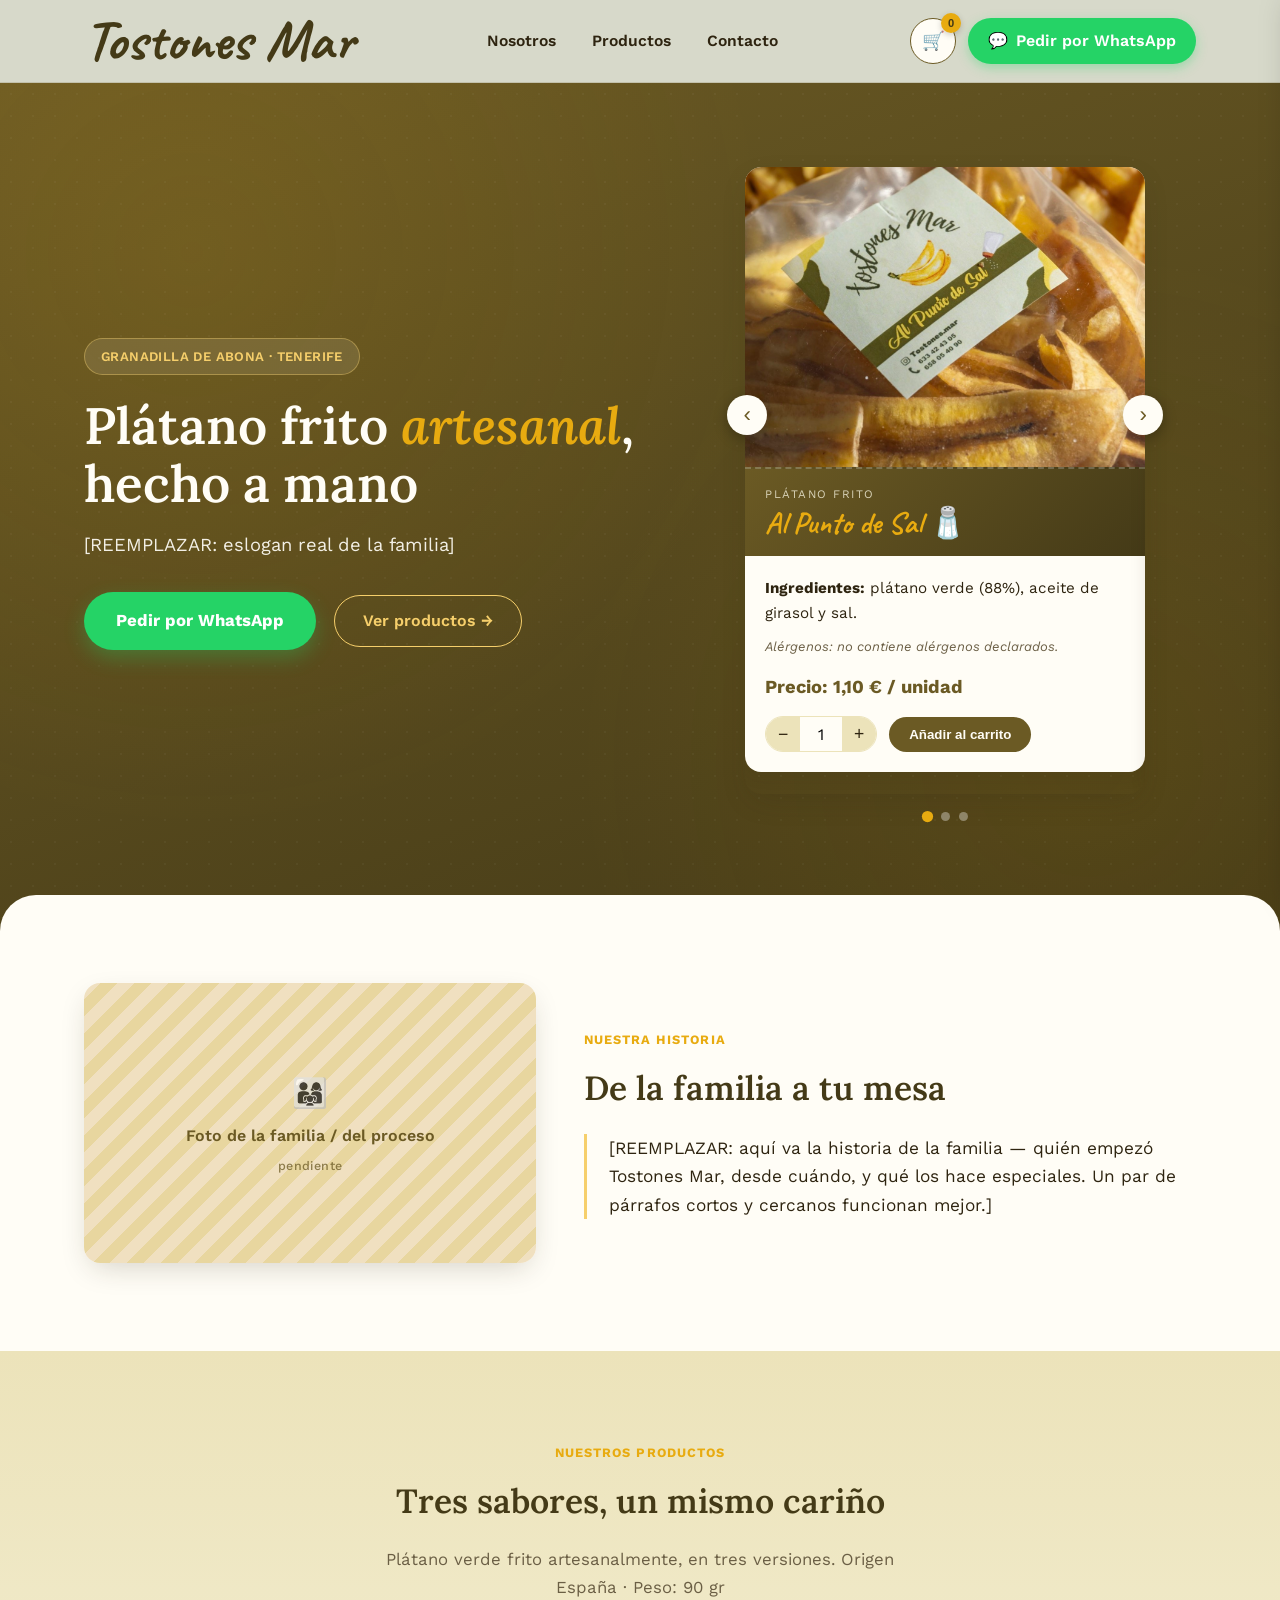
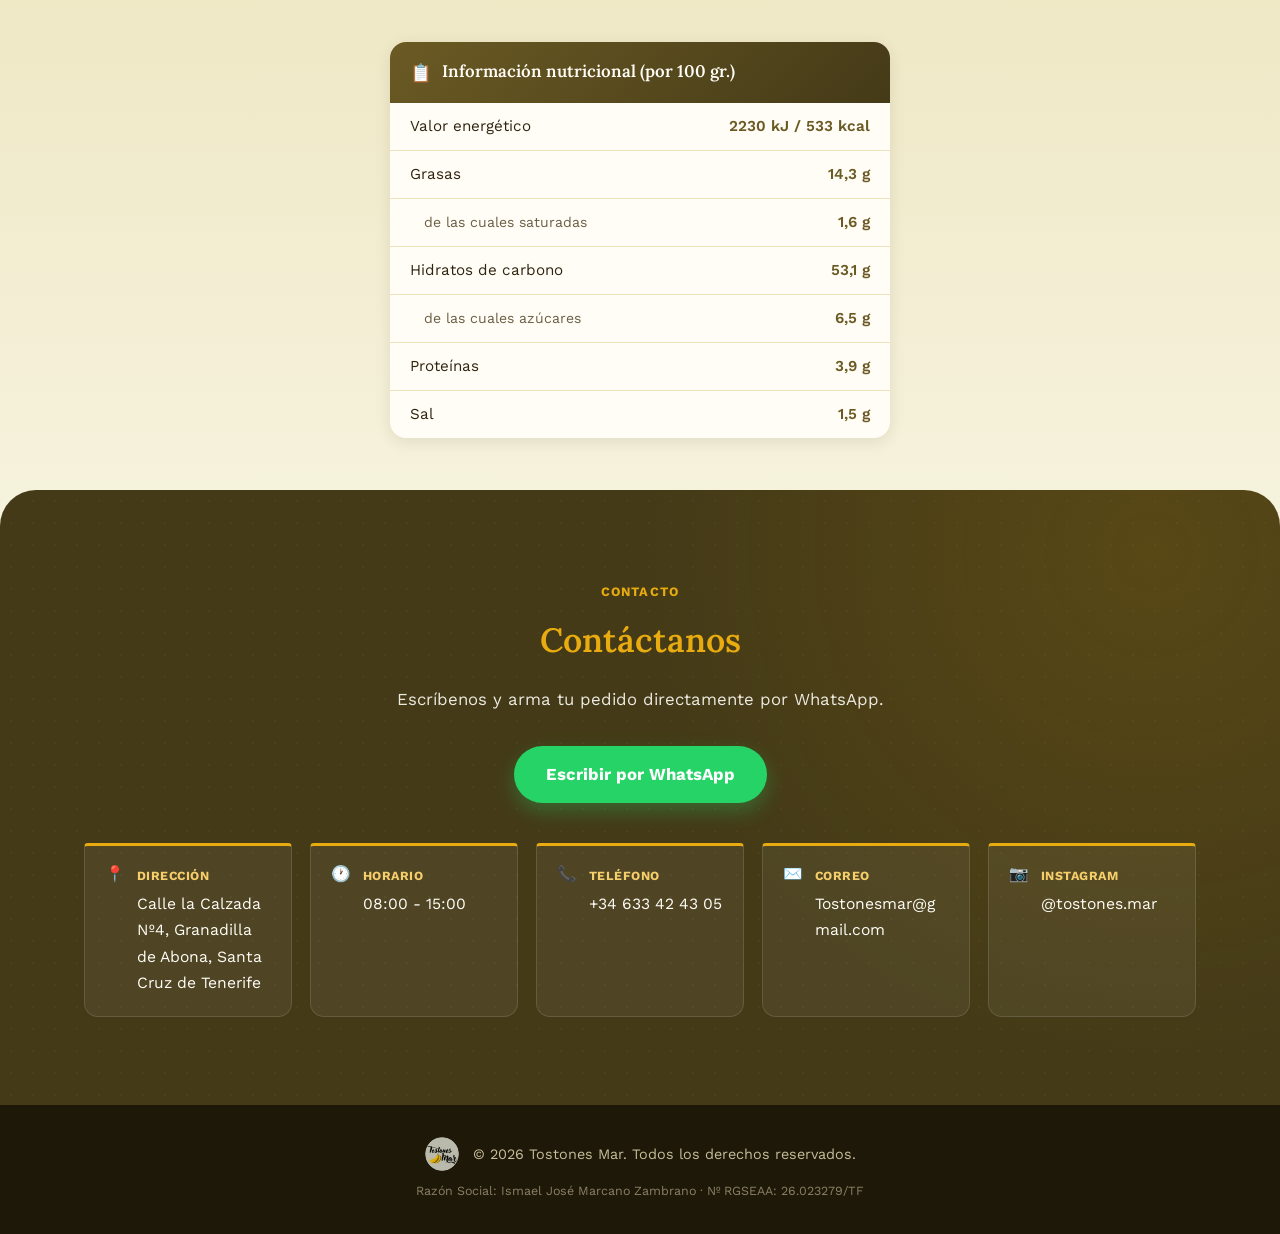
==== commit 061edb98: "Rediseno del header: logo transparente, luego texto Tostones Mar en cursiva con el color del logo de" ====
--- a/index.html
+++ b/index.html
@@ -5,15 +5,14 @@
 <meta name="viewport" content="width=device-width, initial-scale=1.0">
 <title>Tostones Mar — Plátano frito artesanal en Tenerife</title>
 <link rel="stylesheet" href="css/style.css">
-<link rel="icon" type="image/jpeg" href="imagenes/logo.jpg">
+<link rel="icon" type="image/png" href="imagenes/logo.png">
 </head>
 <body>
 
 <header class="header">
   <div class="container header-inner">
     <a href="index.html" class="brand">
-      <img src="imagenes/logo.jpg" alt="Tostones Mar" class="logo-img">
-      <span class="brand-name">Tostones<span>Mar</span></span>
+      <span class="brand-name">Tostones Mar</span>
     </a>
     <nav class="nav" id="nav">
       <a href="#nosotros">Nosotros</a>
@@ -181,7 +180,7 @@
 <footer class="footer">
   <div class="container">
     <div class="footer-inner">
-      <img src="imagenes/logo.jpg" alt="Tostones Mar" class="footer-logo">
+      <img src="imagenes/logo.png" alt="Tostones Mar" class="footer-logo">
       <p>&copy; 2026 Tostones Mar. Todos los derechos reservados.</p>
     </div>
     <p class="legal">Razón Social: Ismael José Marcano Zambrano · Nº RGSEAA: 26.023279/TF</p>
@@ -205,7 +204,7 @@
   <div class="modal-content">
     <button type="button" class="cerrar" id="cerrarModal" aria-label="Cerrar formulario">✕</button>
     <h3>Completa tus datos</h3>
-    <p class="modal-nota">Se abrirá tu aplicación de correo con la solicitud lista para enviar a Tostones Mar.</p>
+    <p class="modal-nota">Enviaremos tu solicitud directamente a Tostones Mar y te contactaremos pronto.</p>
     <form id="checkoutForm">
       <label for="nombreCompleto">Nombre completo *</label>
       <input type="text" id="nombreCompleto" required>
--- a/css/style.css
+++ b/css/style.css
@@ -45,7 +45,7 @@
 
 /* ===== HEADER ===== */
 .header {
-  background: rgba(246, 243, 222, 0.92);
+  background: rgba(213, 215, 201, 0.95);
   backdrop-filter: blur(8px);
   border-bottom: 1px solid rgba(107, 90, 36, 0.18);
   position: sticky;
@@ -69,26 +69,14 @@
   color: var(--texto);
 }
 
-.logo-img {
-  display: block;
-  width: 64px;
-  height: 64px;
-  border-radius: 50%;
-  object-fit: cover;
-  border: 2px solid var(--crema-oscuro);
-  box-shadow: var(--sombra-suave);
-  transition: transform 0.25s ease;
-}
-.brand:hover .logo-img { transform: rotate(-6deg) scale(1.04); }
-
 .brand-name {
-  font-family: 'Lora', serif;
-  font-weight: 600;
-  font-size: 1.1rem;
-  line-height: 1.15;
+  font-family: 'Caveat', cursive;
+  font-weight: 700;
+  font-size: 3.6rem;
+  line-height: 1;
   color: var(--oliva-oscuro);
-}
-.brand-name span { display: block; color: var(--mostaza); font-size: 0.95em; }
+  white-space: nowrap;
+}
 
 .nav {
   display: flex;
@@ -809,8 +797,7 @@
 @media (max-width: 600px) {
   .hero { padding: 56px 0 64px; }
   .hero-texto h1 { font-size: 2.15rem; }
-  .logo-img { width: 52px; height: 52px; }
-  .brand-name { font-size: 0.95rem; }
+  .brand-name { font-size: 2.2rem; }
   section { padding: 60px 0; }
   .modal-content { padding: 26px; }
 }
